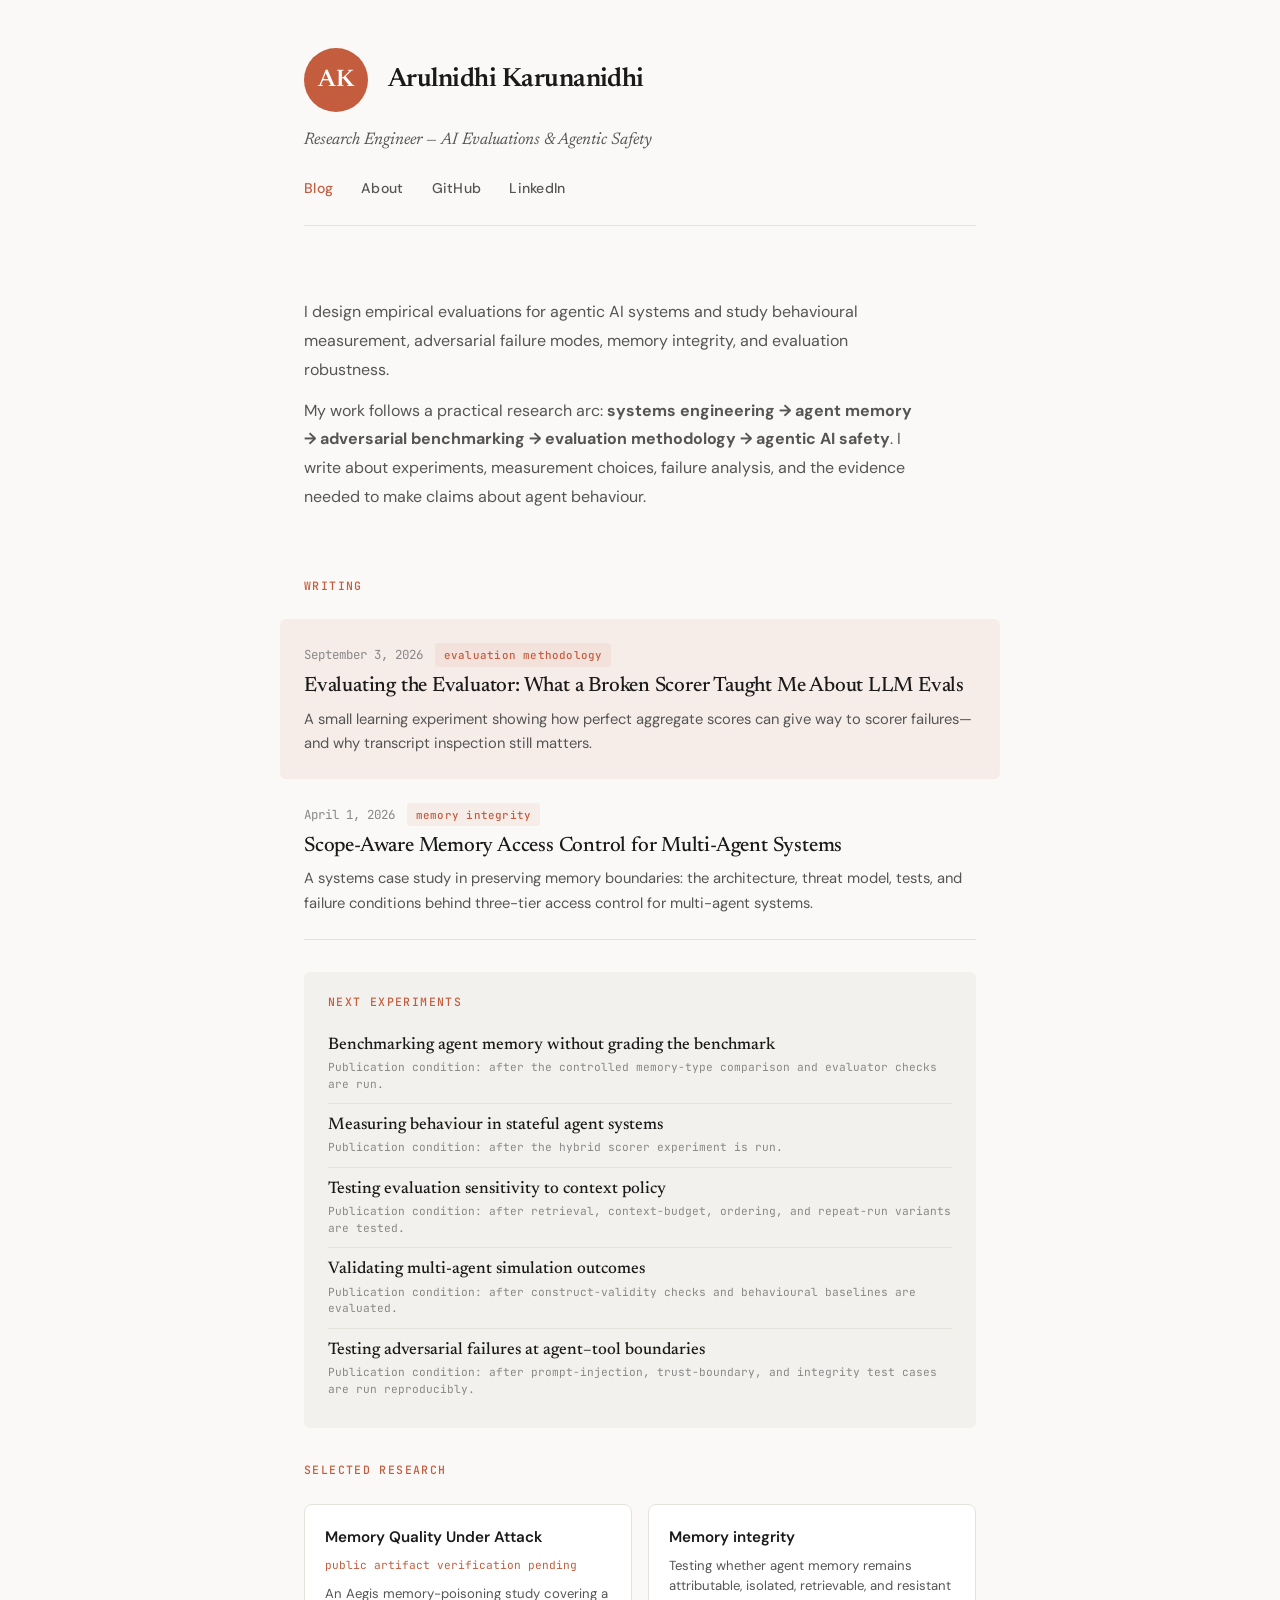
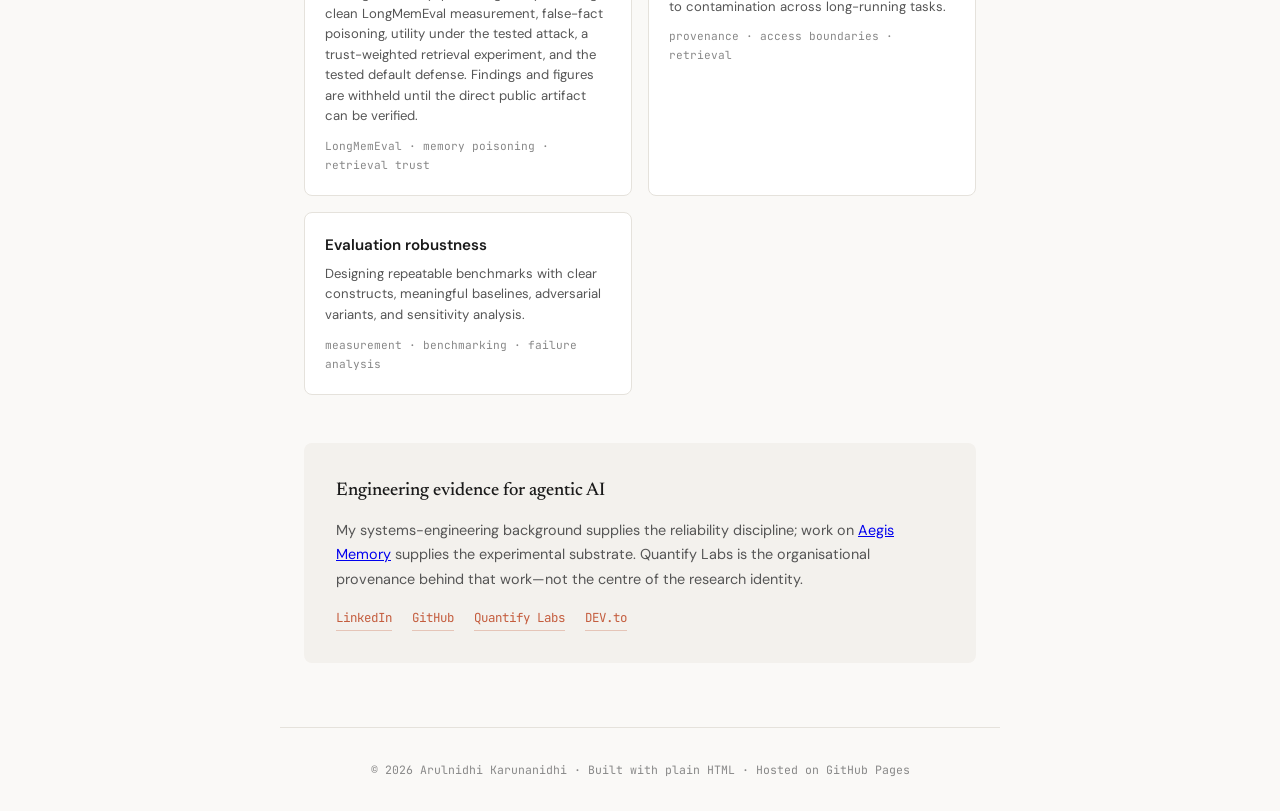
==== index.html @ 0b8b1c11 "Replace placeholder articles with research queue" ====
<!DOCTYPE html>
<html lang="en">
<head>
    <meta charset="UTF-8">
    <meta name="viewport" content="width=device-width, initial-scale=1.0">
    <title>Arulnidhi Karunanidhi — Research Engineer, AI Evaluations &amp; Agentic Safety</title>
    <meta name="description" content="Research engineer designing empirical evaluations for agentic AI systems and studying behavioural measurement, adversarial failure modes, memory integrity, and evaluation robustness.">
    <meta name="author" content="Arulnidhi Karunanidhi">
    <meta name="google-site-verification" content="VwHNc21rhhDryfXUoXQ6QKZL6vi_PY2WLLNwpDpGDho" />
    
    <!-- Open Graph -->
    <meta property="og:title" content="Arulnidhi Karunanidhi — Research Engineer, AI Evaluations &amp; Agentic Safety">
    <meta property="og:description" content="Empirical evaluations for agentic AI systems, spanning behavioural measurement, adversarial failure modes, memory integrity, and evaluation robustness.">
    <meta property="og:type" content="website">
    <meta property="og:url" content="https://arulnidhii.github.io">
    
    <!-- Twitter Card -->
    <meta name="twitter:card" content="summary">
    <meta name="twitter:title" content="Arulnidhi Karunanidhi — Research Engineer, AI Evaluations &amp; Agentic Safety">
    <meta name="twitter:description" content="Empirical evaluations for agentic AI systems, spanning behavioural measurement, adversarial failure modes, memory integrity, and evaluation robustness.">

    <!-- LLMs.txt -->
    <link rel="alternate" type="text/plain" href="/llms.txt" title="LLM-readable site summary">

    <!-- Canonical -->
    <link rel="canonical" href="https://arulnidhii.github.io">

    <!-- JSON-LD Structured Data -->
    <script type="application/ld+json">
    {
        "@context": "https://schema.org",
        "@type": "Person",
        "name": "Arulnidhi Karunanidhi",
        "url": "https://arulnidhii.github.io",
        "jobTitle": "Research Engineer — AI Evaluations & Agentic Safety",
        "description": "Research engineer designing empirical evaluations for agentic AI systems and studying behavioural measurement, adversarial failure modes, memory integrity, and evaluation robustness.",
        "knowsAbout": [
            "AI Evaluations",
            "Agentic AI Safety",
            "Behavioural Measurement",
            "Adversarial Benchmarking",
            "Agent Memory Integrity",
            "Evaluation Robustness",
            "Multi-Agent Systems"
        ],
        "alumniOf": {
            "@type": "CollegeOrUniversity",
            "name": "Sheffield Hallam University"
        },
        "worksFor": {
            "@type": "Organization",
            "name": "Quantify Labs Ltd.",
            "url": "https://find-and-update.company-information.service.gov.uk/company/16027803"
        },
        "sameAs": [
            "https://github.com/arulnidhii",
            "https://github.com/quantifylabs",
            "https://linkedin.com/in/arulnidhikarunanidhi",
            "https://dev.to/arulnidhi"
        ]
    }
    </script>

    <!-- Fonts -->
    <link rel="preconnect" href="https://fonts.googleapis.com">
    <link rel="preconnect" href="https://fonts.gstatic.com" crossorigin>
    <link href="https://fonts.googleapis.com/css2?family=Newsreader:ital,opsz,wght@0,6..72,400;0,6..72,500;0,6..72,600;1,6..72,400&family=JetBrains+Mono:wght@400;500&family=DM+Sans:wght@400;500;600&display=swap" rel="stylesheet">
    
    <style>
        :root {
            --ink: #1a1a1a;
            --ink-secondary: #555;
            --ink-muted: #888;
            --surface: #faf9f7;
            --surface-warm: #f3f1ed;
            --accent: #c45d3e;
            --accent-hover: #a84e33;
            --accent-light: rgba(196, 93, 62, 0.08);
            --border: #e5e2dc;
            --code-bg: #2d2d2d;
            --code-text: #e6e6e6;
            --serif: 'Newsreader', Georgia, serif;
            --sans: 'DM Sans', -apple-system, sans-serif;
            --mono: 'JetBrains Mono', monospace;
            --max-w: 720px;
            --gap: 2rem;
        }

        * { margin: 0; padding: 0; box-sizing: border-box; }

        body {
            font-family: var(--sans);
            background: var(--surface);
            color: var(--ink);
            line-height: 1.7;
            -webkit-font-smoothing: antialiased;
        }

        /* ---- HEADER ---- */
        header {
            max-width: var(--max-w);
            margin: 0 auto;
            padding: 3rem 1.5rem 2rem;
        }

        .site-identity {
            display: flex;
            align-items: center;
            gap: 1.25rem;
            margin-bottom: 1rem;
        }

        .avatar {
            width: 64px;
            height: 64px;
            border-radius: 50%;
            background: var(--accent);
            display: flex;
            align-items: center;
            justify-content: center;
            font-family: var(--serif);
            font-size: 1.5rem;
            font-weight: 600;
            color: #fff;
            flex-shrink: 0;
            letter-spacing: -0.02em;
        }

        .site-name {
            font-family: var(--serif);
            font-size: 1.65rem;
            font-weight: 600;
            color: var(--ink);
            letter-spacing: -0.02em;
            line-height: 1.25;
        }

        .site-name a {
            color: inherit;
            text-decoration: none;
        }

        .site-tagline {
            font-family: var(--serif);
            font-size: 1.05rem;
            font-style: italic;
            color: var(--ink-secondary);
            margin-bottom: 1.5rem;
            line-height: 1.5;
        }

        nav {
            display: flex;
            gap: 1.75rem;
            padding-bottom: 1.5rem;
            border-bottom: 1.5px solid var(--border);
        }

        nav a {
            font-family: var(--sans);
            font-size: 0.88rem;
            font-weight: 500;
            color: var(--ink-secondary);
            text-decoration: none;
            letter-spacing: 0.02em;
            transition: color 0.2s;
        }

        nav a:hover, nav a.active {
            color: var(--accent);
        }

        /* ---- MAIN ---- */
        main {
            max-width: var(--max-w);
            margin: 0 auto;
            padding: 0 1.5rem 4rem;
        }

        /* ---- INTRO SECTION ---- */
        .intro {
            padding: 2.5rem 0 2rem;
        }

        .intro p {
            font-size: 1rem;
            color: var(--ink-secondary);
            line-height: 1.8;
            max-width: 620px;
        }

        .intro p + p {
            margin-top: 0.75rem;
        }

        .intro a {
            color: var(--accent);
            text-decoration: underline;
            text-decoration-color: rgba(196, 93, 62, 0.3);
            text-underline-offset: 2px;
            transition: text-decoration-color 0.2s;
        }

        .intro a:hover {
            text-decoration-color: var(--accent);
        }

        /* ---- SECTION HEADINGS ---- */
        .section-label {
            font-family: var(--mono);
            font-size: 0.72rem;
            font-weight: 500;
            color: var(--accent);
            text-transform: uppercase;
            letter-spacing: 0.12em;
            margin-bottom: 1.5rem;
            padding-top: 2rem;
        }

        /* ---- POST LIST ---- */
        .post-list {
            list-style: none;
        }

        .post-item {
            padding: 1.5rem 0;
            border-bottom: 1px solid var(--border);
            transition: background 0.2s;
        }

        .post-item:first-child {
            border-top: 1px solid var(--border);
        }

        .post-link {
            text-decoration: none;
            display: block;
        }

        .post-link:hover .post-title {
            color: var(--accent);
        }

        .post-meta {
            display: flex;
            align-items: center;
            gap: 0.75rem;
            margin-bottom: 0.4rem;
        }

        .post-date {
            font-family: var(--mono);
            font-size: 0.78rem;
            color: var(--ink-muted);
        }

        .post-tag {
            font-family: var(--mono);
            font-size: 0.68rem;
            font-weight: 500;
            color: var(--accent);
            background: var(--accent-light);
            padding: 0.15rem 0.55rem;
            border-radius: 3px;
            letter-spacing: 0.02em;
        }

        .post-title {
            font-family: var(--serif);
            font-size: 1.3rem;
            font-weight: 500;
            color: var(--ink);
            line-height: 1.35;
            margin-bottom: 0.35rem;
            transition: color 0.2s;
            letter-spacing: -0.01em;
        }

        .post-excerpt {
            font-size: 0.92rem;
            color: var(--ink-secondary);
            line-height: 1.65;
        }

        .post-item.featured {
            background: var(--accent-light);
            margin: 0 -1.5rem;
            padding: 1.5rem;
            border-radius: 6px;
            border: none;
        }

        .post-item.featured + .post-item {
            border-top: none;
        }

        /* ---- RESEARCH QUEUE ---- */
        .research-queue {
            margin-top: 2rem;
            padding: 1.25rem 1.5rem;
            background: var(--surface-warm);
            border-radius: 6px;
        }

        .research-queue .section-label {
            margin-bottom: 0.75rem;
            padding-top: 0;
        }

        .queue-list {
            list-style: none;
        }

        .queue-item {
            padding: 0.65rem 0;
            border-top: 1px solid var(--border);
        }

        .queue-item:first-child {
            border-top: none;
        }

        .queue-topic {
            font-family: var(--serif);
            font-size: 1.05rem;
            font-weight: 500;
            line-height: 1.35;
        }

        .queue-condition {
            margin-top: 0.15rem;
            color: var(--ink-muted);
            font-family: var(--mono);
            font-size: 0.7rem;
            line-height: 1.5;
        }

        /* ---- PROJECTS ---- */
        .projects-grid {
            display: grid;
            grid-template-columns: 1fr 1fr;
            gap: 1rem;
        }

        .project-card {
            background: #fff;
            border: 1px solid var(--border);
            border-radius: 8px;
            padding: 1.25rem;
            text-decoration: none;
            transition: border-color 0.2s, box-shadow 0.2s;
        }

        .project-card:hover {
            border-color: var(--accent);
            box-shadow: 0 2px 12px rgba(196, 93, 62, 0.08);
        }

        .project-name {
            font-family: var(--sans);
            font-weight: 600;
            font-size: 0.95rem;
            color: var(--ink);
            margin-bottom: 0.35rem;
        }

        .project-desc {
            font-size: 0.82rem;
            color: var(--ink-secondary);
            line-height: 1.55;
        }

        .project-tech {
            font-family: var(--mono);
            font-size: 0.7rem;
            color: var(--ink-muted);
            margin-top: 0.65rem;
        }

        .project-status {
            font-family: var(--mono);
            font-size: 0.7rem;
            color: var(--accent);
            margin-bottom: 0.55rem;
        }

        /* ---- ABOUT STRIP ---- */
        .about-strip {
            margin-top: 3rem;
            padding: 2rem;
            background: var(--surface-warm);
            border-radius: 8px;
        }

        .about-strip h3 {
            font-family: var(--serif);
            font-size: 1.15rem;
            font-weight: 500;
            margin-bottom: 0.75rem;
        }

        .about-strip p {
            font-size: 0.9rem;
            color: var(--ink-secondary);
            line-height: 1.7;
        }

        .about-strip p + p {
            margin-top: 0.6rem;
        }

        .connect-links {
            display: flex;
            gap: 1.25rem;
            margin-top: 1rem;
        }

        .connect-links a {
            font-family: var(--mono);
            font-size: 0.78rem;
            color: var(--accent);
            text-decoration: none;
            border-bottom: 1px solid rgba(196, 93, 62, 0.3);
            padding-bottom: 1px;
            transition: border-color 0.2s;
        }

        .connect-links a:hover {
            border-color: var(--accent);
        }

        /* ---- FOOTER ---- */
        footer {
            max-width: var(--max-w);
            margin: 0 auto;
            padding: 2rem 1.5rem;
            border-top: 1px solid var(--border);
            font-family: var(--mono);
            font-size: 0.72rem;
            color: var(--ink-muted);
            text-align: center;
        }

        /* ---- COMING SOON BADGE ---- */
        .coming-soon {
            display: inline-block;
            font-family: var(--mono);
            font-size: 0.68rem;
            color: var(--ink-muted);
            border: 1px dashed var(--border);
            padding: 0.15rem 0.5rem;
            border-radius: 3px;
            margin-left: 0.5rem;
            vertical-align: middle;
        }

        /* ---- RESPONSIVE ---- */
        @media (max-width: 640px) {
            header { padding: 2rem 1.25rem 1.5rem; }
            main { padding: 0 1.25rem 3rem; }
            .site-name { font-size: 1.35rem; }
            .post-title { font-size: 1.15rem; }
            .projects-grid { grid-template-columns: 1fr; }
            .post-item.featured { margin: 0 -1.25rem; padding: 1.25rem; }
            nav { gap: 1.25rem; }
            .connect-links { flex-wrap: wrap; }
        }
    </style>
</head>
<body>

<header>
    <div class="site-identity">
        <div class="avatar">AK</div>
        <div class="site-name"><a href="/">Arulnidhi Karunanidhi</a></div>
    </div>
    <p class="site-tagline">Research Engineer — AI Evaluations &amp; Agentic Safety</p>
    <nav>
        <a href="/" class="active">Blog</a>
        <a href="/about">About</a>
        <a href="https://github.com/arulnidhii" target="_blank" rel="noopener">GitHub</a>
        <a href="https://linkedin.com/in/arulnidhikarunanidhi" target="_blank" rel="noopener">LinkedIn</a>
    </nav>
</header>

<main>

    <section class="intro">
        <p>I design empirical evaluations for agentic AI systems and study behavioural measurement, adversarial failure modes, memory integrity, and evaluation robustness.</p>
        <p>My work follows a practical research arc: <strong>systems engineering → agent memory → adversarial benchmarking → evaluation methodology → agentic AI safety</strong>. I write about experiments, measurement choices, failure analysis, and the evidence needed to make claims about agent behaviour.</p>
    </section>

    <div class="section-label">Writing</div>

    <ul class="post-list">

        <li class="post-item featured">
            <a href="/posts/evaluating-the-evaluator/" class="post-link">
                <div class="post-meta">
                    <span class="post-date">September 3, 2026</span>
                    <span class="post-tag">evaluation methodology</span>
                </div>
                <h2 class="post-title">Evaluating the Evaluator: What a Broken Scorer Taught Me About LLM Evals</h2>
                <p class="post-excerpt">A small learning experiment showing how perfect aggregate scores can give way to scorer failures—and why transcript inspection still matters.</p>
            </a>
        </li>

        <li class="post-item">
            <a href="/posts/scope-aware-memory-access-control" class="post-link">
                <div class="post-meta">
                    <span class="post-date">April 1, 2026</span>
                    <span class="post-tag">memory integrity</span>
                </div>
                <h2 class="post-title">Scope-Aware Memory Access Control for Multi-Agent Systems</h2>
                <p class="post-excerpt">A systems case study in preserving memory boundaries: the architecture, threat model, tests, and failure conditions behind three-tier access control for multi-agent systems.</p>
            </a>
        </li>

    </ul>

    <section class="research-queue" aria-labelledby="research-queue-heading">
        <h2 class="section-label" id="research-queue-heading">Next experiments</h2>
        <ul class="queue-list">
            <li class="queue-item">
                <div class="queue-topic">Benchmarking agent memory without grading the benchmark</div>
                <div class="queue-condition">Publication condition: after the controlled memory-type comparison and evaluator checks are run.</div>
            </li>
            <li class="queue-item">
                <div class="queue-topic">Measuring behaviour in stateful agent systems</div>
                <div class="queue-condition">Publication condition: after the hybrid scorer experiment is run.</div>
            </li>
            <li class="queue-item">
                <div class="queue-topic">Testing evaluation sensitivity to context policy</div>
                <div class="queue-condition">Publication condition: after retrieval, context-budget, ordering, and repeat-run variants are tested.</div>
            </li>
            <li class="queue-item">
                <div class="queue-topic">Validating multi-agent simulation outcomes</div>
                <div class="queue-condition">Publication condition: after construct-validity checks and behavioural baselines are evaluated.</div>
            </li>
            <li class="queue-item">
                <div class="queue-topic">Testing adversarial failures at agent–tool boundaries</div>
                <div class="queue-condition">Publication condition: after prompt-injection, trust-boundary, and integrity test cases are run reproducibly.</div>
            </li>
        </ul>
    </section>

    <div class="section-label">Selected Research</div>

    <div class="projects-grid">
        <!-- External content dependency: add the direct public Aegis/LongMemEval
             benchmark-artifact URL, and only then publish its verified results. -->
        <article class="project-card">
            <div class="project-name">Memory Quality Under Attack</div>
            <div class="project-status">public artifact verification pending</div>
            <div class="project-desc">An Aegis memory-poisoning study covering a clean LongMemEval measurement, false-fact poisoning, utility under the tested attack, a trust-weighted retrieval experiment, and the tested default defense. Findings and figures are withheld until the direct public artifact can be verified.</div>
            <div class="project-tech">LongMemEval · memory poisoning · retrieval trust</div>
        </article>
        <a href="https://github.com/quantifylabs/aegis-memory" target="_blank" rel="noopener" class="project-card">
            <div class="project-name">Memory integrity</div>
            <div class="project-desc">Testing whether agent memory remains attributable, isolated, retrievable, and resistant to contamination across long-running tasks.</div>
            <div class="project-tech">provenance · access boundaries · retrieval</div>
        </a>
        <a href="/about" class="project-card">
            <div class="project-name">Evaluation robustness</div>
            <div class="project-desc">Designing repeatable benchmarks with clear constructs, meaningful baselines, adversarial variants, and sensitivity analysis.</div>
            <div class="project-tech">measurement · benchmarking · failure analysis</div>
        </a>
    </div>

    <div class="about-strip">
        <h3>Engineering evidence for agentic AI</h3>
        <p>My systems-engineering background supplies the reliability discipline; work on <a href="https://github.com/quantifylabs/aegis-memory">Aegis Memory</a> supplies the experimental substrate. Quantify Labs is the organisational provenance behind that work—not the centre of the research identity.</p>
        <div class="connect-links">
            <a href="https://linkedin.com/in/arulnidhikarunanidhi" target="_blank" rel="noopener">LinkedIn</a>
            <a href="https://github.com/arulnidhii" target="_blank" rel="noopener">GitHub</a>
            <a href="https://github.com/quantifylabs" target="_blank" rel="noopener">Quantify Labs</a>
            <a href="https://dev.to/arulnidhi" target="_blank" rel="noopener">DEV.to</a>
        </div>
    </div>

</main>

<footer>
    &copy; 2026 Arulnidhi Karunanidhi &middot; Built with plain HTML &middot; Hosted on GitHub Pages
</footer>

</body>
</html>
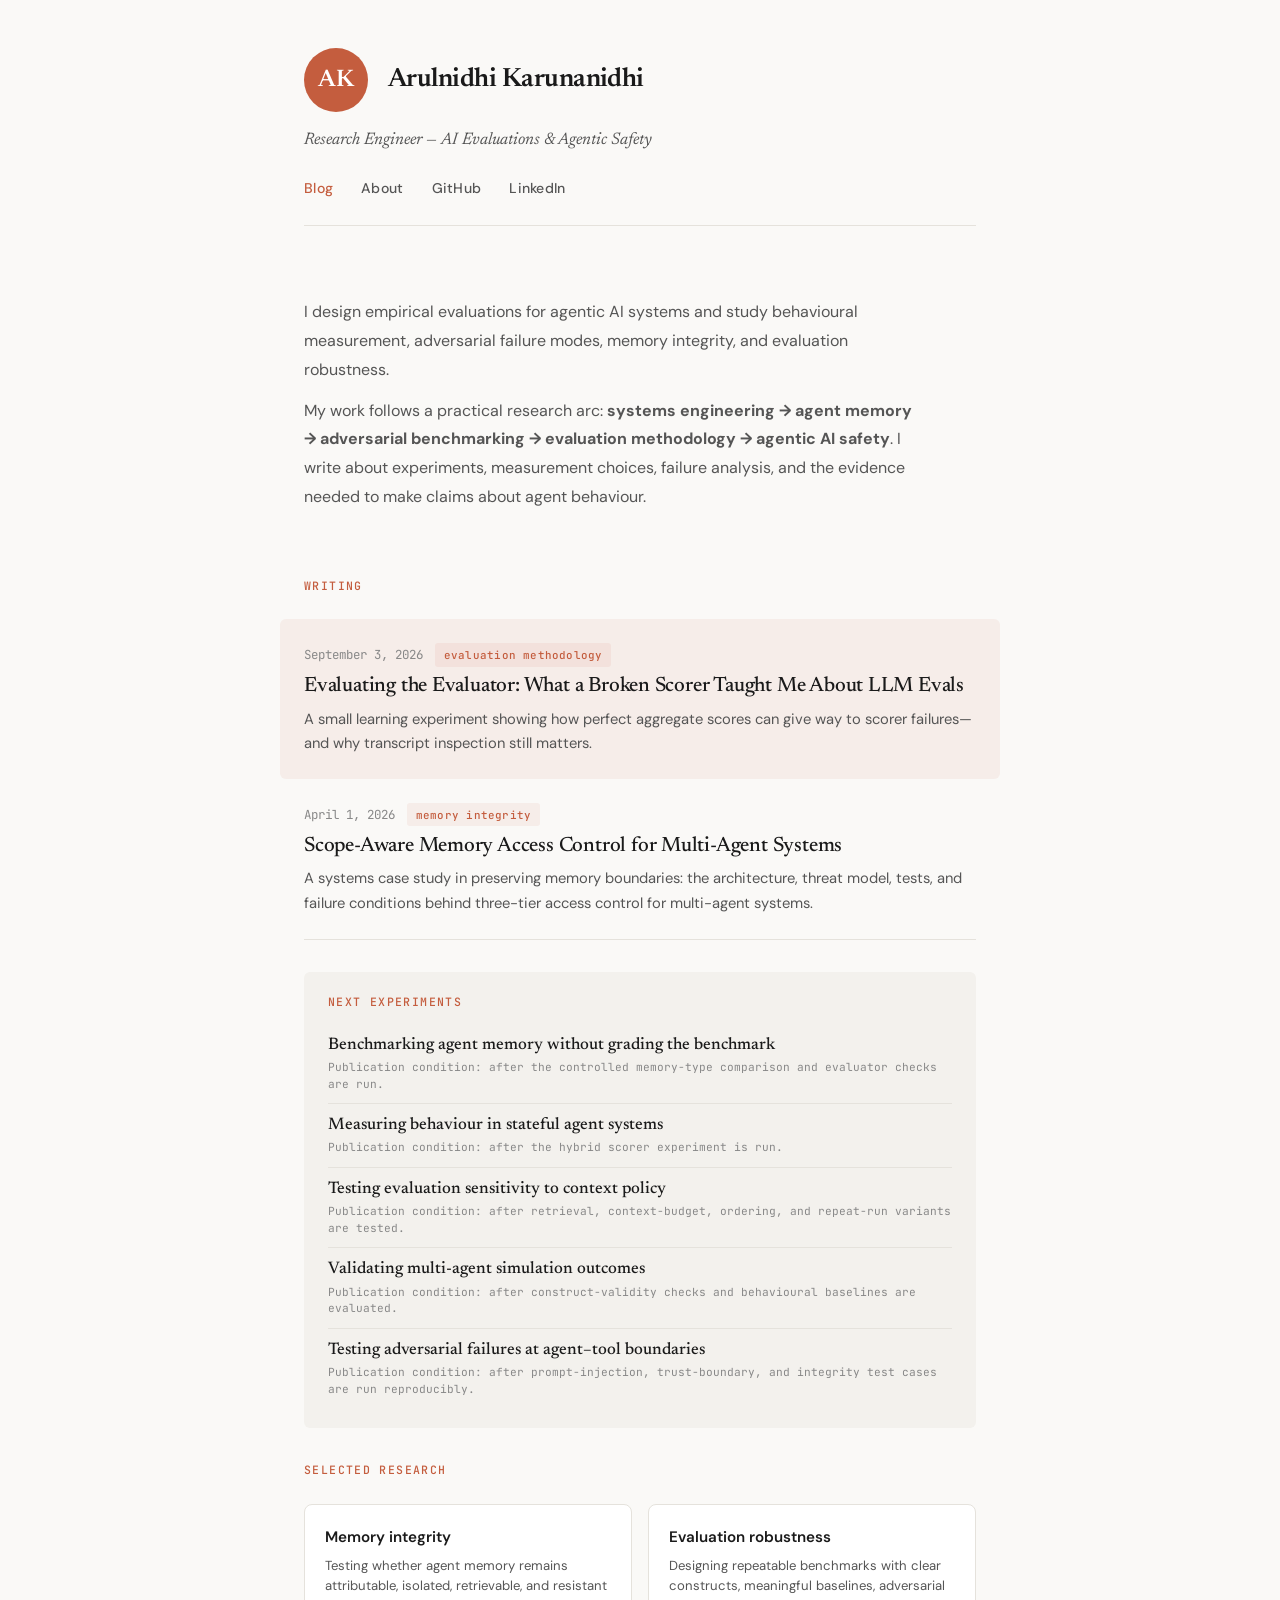
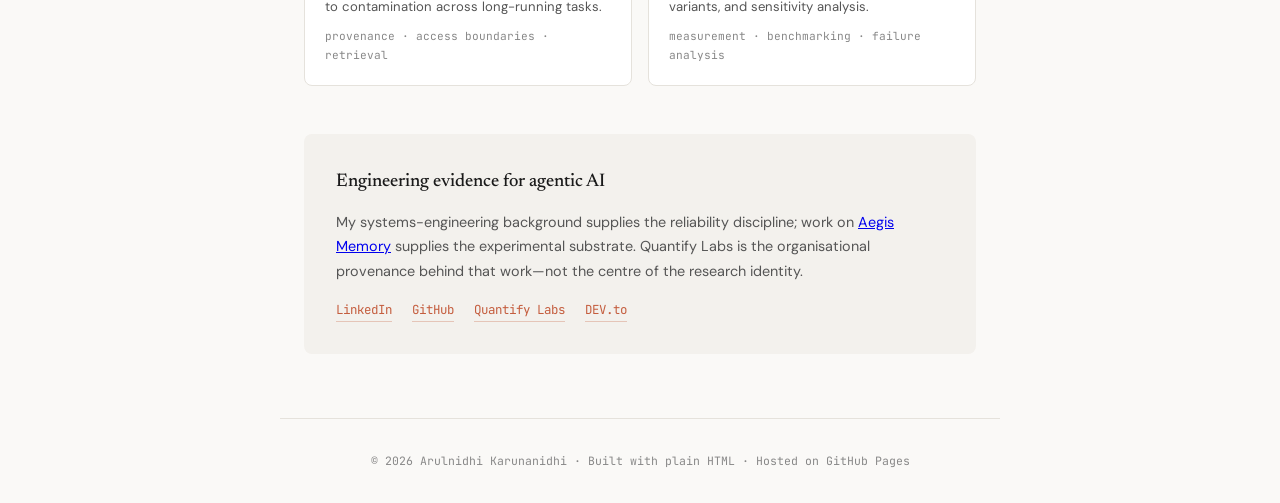
==== commit 25a97721: "Remove unavailable portfolio entries and audit links" ====
--- a/index.html
+++ b/index.html
@@ -377,13 +377,6 @@
             margin-top: 0.65rem;
         }
 
-        .project-status {
-            font-family: var(--mono);
-            font-size: 0.7rem;
-            color: var(--accent);
-            margin-bottom: 0.55rem;
-        }
-
         /* ---- ABOUT STRIP ---- */
         .about-strip {
             margin-top: 3rem;
@@ -477,7 +470,7 @@
     <p class="site-tagline">Research Engineer — AI Evaluations &amp; Agentic Safety</p>
     <nav>
         <a href="/" class="active">Blog</a>
-        <a href="/about">About</a>
+        <a href="/about.html">About</a>
         <a href="https://github.com/arulnidhii" target="_blank" rel="noopener">GitHub</a>
         <a href="https://linkedin.com/in/arulnidhikarunanidhi" target="_blank" rel="noopener">LinkedIn</a>
     </nav>
@@ -506,7 +499,7 @@
         </li>
 
         <li class="post-item">
-            <a href="/posts/scope-aware-memory-access-control" class="post-link">
+            <a href="/posts/scope-aware-memory-access-control.html" class="post-link">
                 <div class="post-meta">
                     <span class="post-date">April 1, 2026</span>
                     <span class="post-tag">memory integrity</span>
@@ -547,20 +540,12 @@
     <div class="section-label">Selected Research</div>
 
     <div class="projects-grid">
-        <!-- External content dependency: add the direct public Aegis/LongMemEval
-             benchmark-artifact URL, and only then publish its verified results. -->
-        <article class="project-card">
-            <div class="project-name">Memory Quality Under Attack</div>
-            <div class="project-status">public artifact verification pending</div>
-            <div class="project-desc">An Aegis memory-poisoning study covering a clean LongMemEval measurement, false-fact poisoning, utility under the tested attack, a trust-weighted retrieval experiment, and the tested default defense. Findings and figures are withheld until the direct public artifact can be verified.</div>
-            <div class="project-tech">LongMemEval · memory poisoning · retrieval trust</div>
-        </article>
         <a href="https://github.com/quantifylabs/aegis-memory" target="_blank" rel="noopener" class="project-card">
             <div class="project-name">Memory integrity</div>
             <div class="project-desc">Testing whether agent memory remains attributable, isolated, retrievable, and resistant to contamination across long-running tasks.</div>
             <div class="project-tech">provenance · access boundaries · retrieval</div>
         </a>
-        <a href="/about" class="project-card">
+        <a href="/about.html" class="project-card">
             <div class="project-name">Evaluation robustness</div>
             <div class="project-desc">Designing repeatable benchmarks with clear constructs, meaningful baselines, adversarial variants, and sensitivity analysis.</div>
             <div class="project-tech">measurement · benchmarking · failure analysis</div>
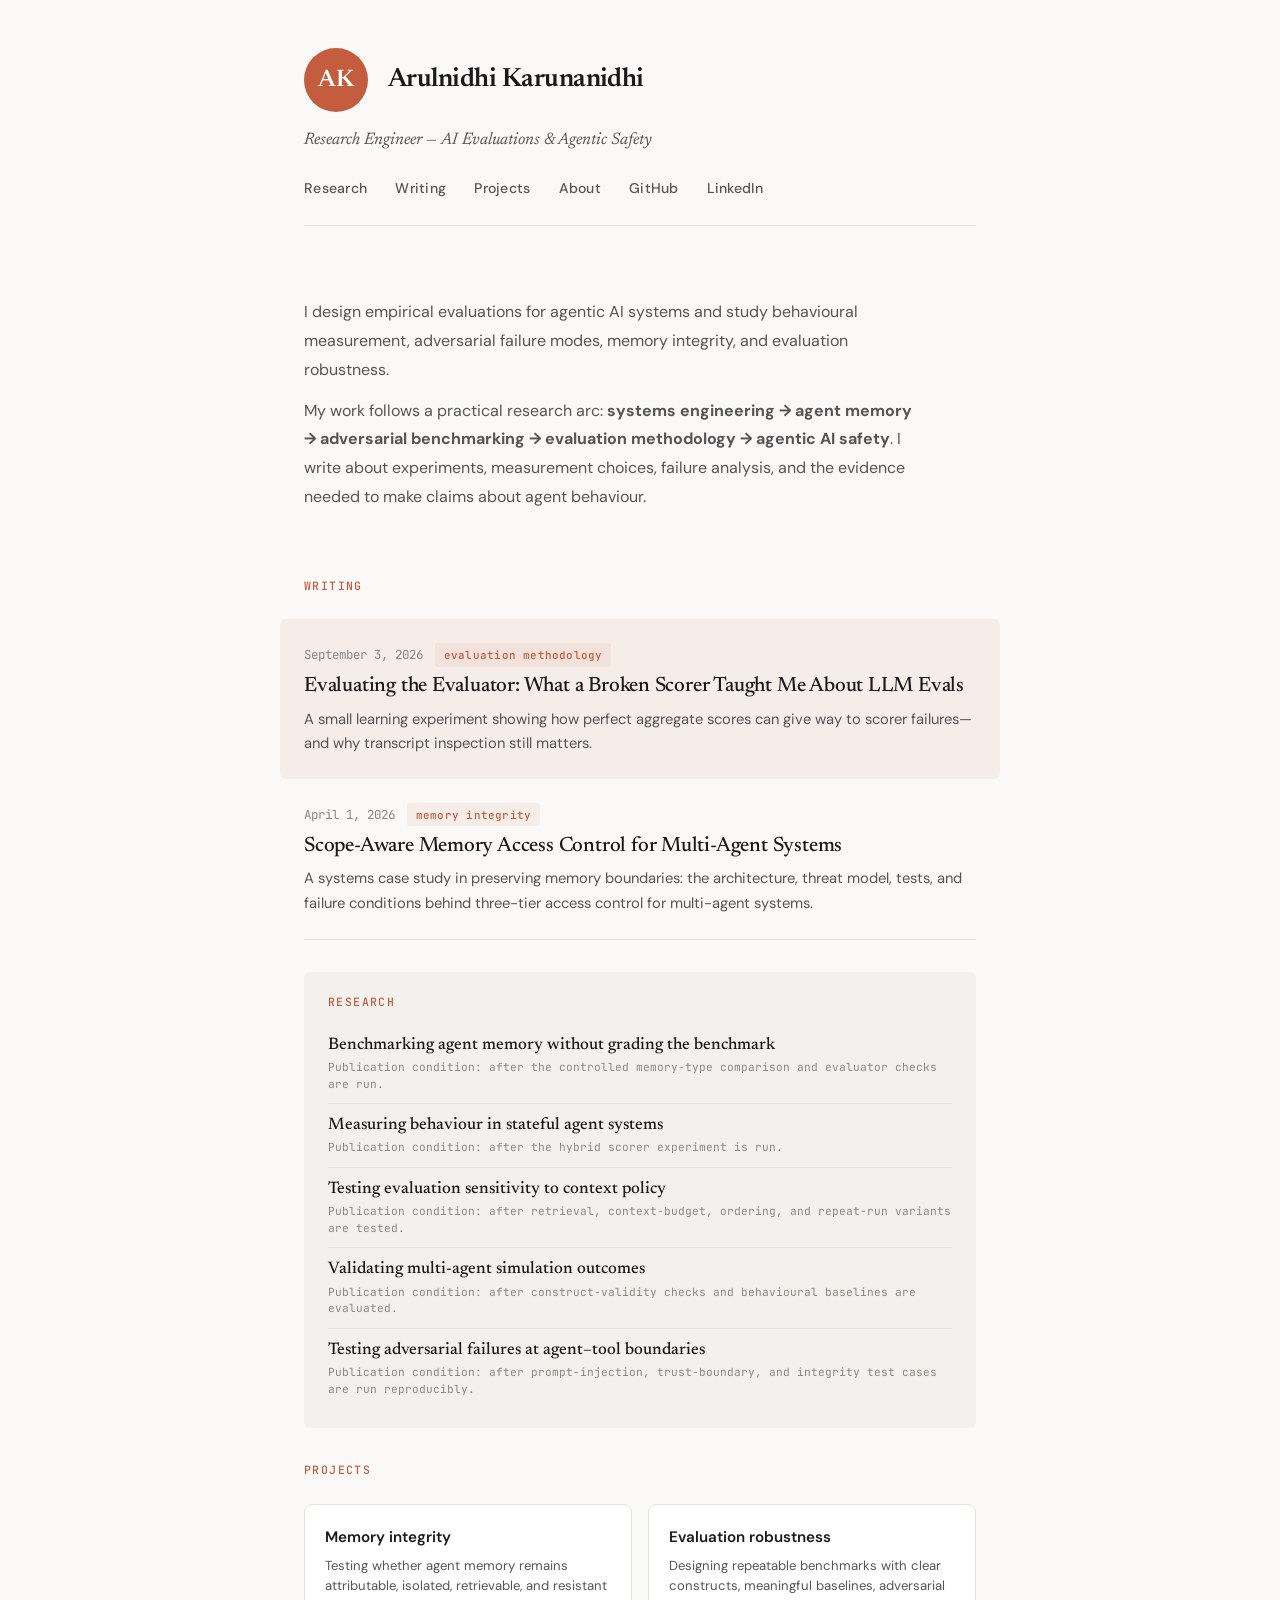
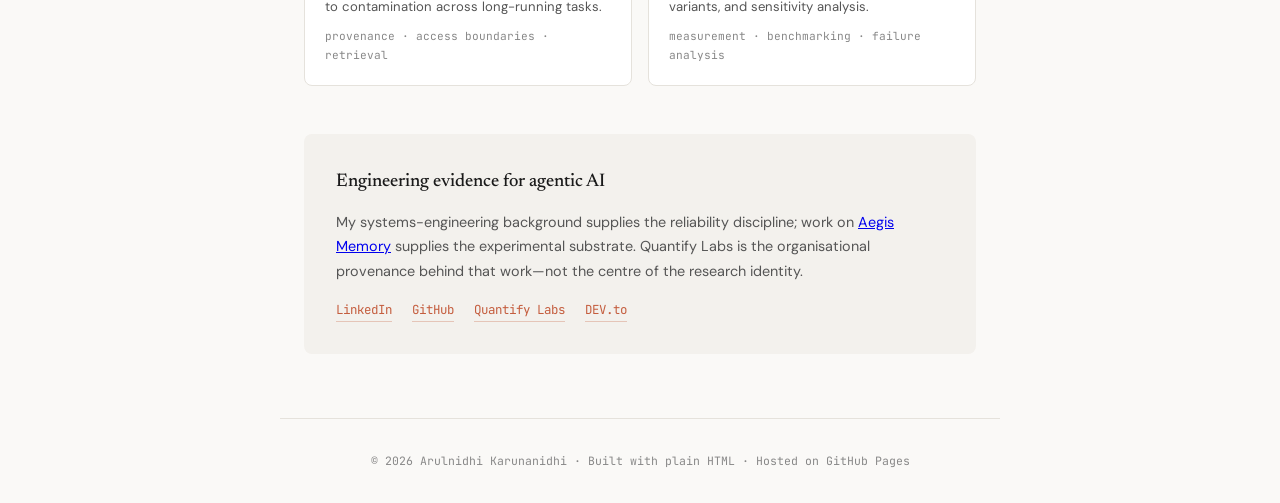
==== commit 57712c89: "Improve shared site navigation" ====
--- a/index.html
+++ b/index.html
@@ -3,27 +3,27 @@
 <head>
     <meta charset="UTF-8">
     <meta name="viewport" content="width=device-width, initial-scale=1.0">
-    <title>Arulnidhi Karunanidhi — Research Engineer, AI Evaluations &amp; Agentic Safety</title>
-    <meta name="description" content="Research engineer designing empirical evaluations for agentic AI systems and studying behavioural measurement, adversarial failure modes, memory integrity, and evaluation robustness.">
+    <title>Arulnidhi Karunanidhi — AI Evaluations &amp; Research Engineering</title>
+    <meta name="description" content="Research engineering focused on LLM and agent evaluations, adversarial model behaviour, scorer robustness, memory poisoning, and agentic AI safety.">
     <meta name="author" content="Arulnidhi Karunanidhi">
     <meta name="google-site-verification" content="VwHNc21rhhDryfXUoXQ6QKZL6vi_PY2WLLNwpDpGDho" />
     
     <!-- Open Graph -->
-    <meta property="og:title" content="Arulnidhi Karunanidhi — Research Engineer, AI Evaluations &amp; Agentic Safety">
-    <meta property="og:description" content="Empirical evaluations for agentic AI systems, spanning behavioural measurement, adversarial failure modes, memory integrity, and evaluation robustness.">
+    <meta property="og:title" content="Arulnidhi Karunanidhi — AI Evaluations &amp; Research Engineering">
+    <meta property="og:description" content="Research engineering focused on LLM and agent evaluations, adversarial model behaviour, scorer robustness, memory poisoning, and agentic AI safety.">
     <meta property="og:type" content="website">
-    <meta property="og:url" content="https://arulnidhii.github.io">
+    <meta property="og:url" content="https://arulnidhii.github.io/">
     
     <!-- Twitter Card -->
     <meta name="twitter:card" content="summary">
-    <meta name="twitter:title" content="Arulnidhi Karunanidhi — Research Engineer, AI Evaluations &amp; Agentic Safety">
-    <meta name="twitter:description" content="Empirical evaluations for agentic AI systems, spanning behavioural measurement, adversarial failure modes, memory integrity, and evaluation robustness.">
+    <meta name="twitter:title" content="Arulnidhi Karunanidhi — AI Evaluations &amp; Research Engineering">
+    <meta name="twitter:description" content="Research engineering focused on LLM and agent evaluations, adversarial model behaviour, scorer robustness, memory poisoning, and agentic AI safety.">
 
     <!-- LLMs.txt -->
     <link rel="alternate" type="text/plain" href="/llms.txt" title="LLM-readable site summary">
 
     <!-- Canonical -->
-    <link rel="canonical" href="https://arulnidhii.github.io">
+    <link rel="canonical" href="https://arulnidhii.github.io/">
 
     <!-- JSON-LD Structured Data -->
     <script type="application/ld+json">
@@ -31,16 +31,20 @@
         "@context": "https://schema.org",
         "@type": "Person",
         "name": "Arulnidhi Karunanidhi",
-        "url": "https://arulnidhii.github.io",
-        "jobTitle": "Research Engineer — AI Evaluations & Agentic Safety",
-        "description": "Research engineer designing empirical evaluations for agentic AI systems and studying behavioural measurement, adversarial failure modes, memory integrity, and evaluation robustness.",
+        "url": "https://arulnidhii.github.io/",
+        "jobTitle": "AI Evaluations & Research Engineer",
+        "description": "Research engineering focused on LLM and agent evaluations, adversarial model behaviour, scorer robustness, memory poisoning, and agentic AI safety.",
         "knowsAbout": [
-            "AI Evaluations",
-            "Agentic AI Safety",
-            "Behavioural Measurement",
-            "Adversarial Benchmarking",
-            "Agent Memory Integrity",
+            "LLM Evaluations",
+            "Agent Evaluations",
+            "Inspect AI",
+            "AI Safety Evaluations",
+            "Model Grading",
             "Evaluation Robustness",
+            "Agentic AI Systems",
+            "Memory Poisoning",
+            "Long-Context Evaluation",
+            "Python",
             "Multi-Agent Systems"
         ],
         "alumniOf": {
@@ -151,6 +155,7 @@
 
         nav {
             display: flex;
+            flex-wrap: wrap;
             gap: 1.75rem;
             padding-bottom: 1.5rem;
             border-bottom: 1.5px solid var(--border);
@@ -168,6 +173,20 @@
 
         nav a:hover, nav a.active {
             color: var(--accent);
+        }
+
+        nav a[aria-current="page"] {
+            color: var(--accent);
+            font-weight: 600;
+            text-decoration: underline;
+            text-decoration-thickness: 2px;
+            text-underline-offset: 0.35rem;
+        }
+
+        a:focus-visible {
+            outline: 3px solid var(--accent);
+            outline-offset: 4px;
+            border-radius: 2px;
         }
 
         /* ---- MAIN ---- */
@@ -455,7 +474,7 @@
             .post-title { font-size: 1.15rem; }
             .projects-grid { grid-template-columns: 1fr; }
             .post-item.featured { margin: 0 -1.25rem; padding: 1.25rem; }
-            nav { gap: 1.25rem; }
+            nav { column-gap: 1.25rem; row-gap: 0.75rem; }
             .connect-links { flex-wrap: wrap; }
         }
     </style>
@@ -468,8 +487,10 @@
         <div class="site-name"><a href="/">Arulnidhi Karunanidhi</a></div>
     </div>
     <p class="site-tagline">Research Engineer — AI Evaluations &amp; Agentic Safety</p>
-    <nav>
-        <a href="/" class="active">Blog</a>
+    <nav aria-label="Primary navigation">
+        <a href="#research">Research</a>
+        <a href="#writing">Writing</a>
+        <a href="#projects">Projects</a>
         <a href="/about.html">About</a>
         <a href="https://github.com/arulnidhii" target="_blank" rel="noopener">GitHub</a>
         <a href="https://linkedin.com/in/arulnidhikarunanidhi" target="_blank" rel="noopener">LinkedIn</a>
@@ -483,7 +504,8 @@
         <p>My work follows a practical research arc: <strong>systems engineering → agent memory → adversarial benchmarking → evaluation methodology → agentic AI safety</strong>. I write about experiments, measurement choices, failure analysis, and the evidence needed to make claims about agent behaviour.</p>
     </section>
 
-    <div class="section-label">Writing</div>
+    <section id="writing" aria-labelledby="writing-heading">
+    <h2 class="section-label" id="writing-heading">Writing</h2>
 
     <ul class="post-list">
 
@@ -510,9 +532,10 @@
         </li>
 
     </ul>
-
-    <section class="research-queue" aria-labelledby="research-queue-heading">
-        <h2 class="section-label" id="research-queue-heading">Next experiments</h2>
+    </section>
+
+    <section class="research-queue" id="research" aria-labelledby="research-heading">
+        <h2 class="section-label" id="research-heading">Research</h2>
         <ul class="queue-list">
             <li class="queue-item">
                 <div class="queue-topic">Benchmarking agent memory without grading the benchmark</div>
@@ -537,7 +560,8 @@
         </ul>
     </section>
 
-    <div class="section-label">Selected Research</div>
+    <section id="projects" aria-labelledby="projects-heading">
+    <h2 class="section-label" id="projects-heading">Projects</h2>
 
     <div class="projects-grid">
         <a href="https://github.com/quantifylabs/aegis-memory" target="_blank" rel="noopener" class="project-card">
@@ -551,6 +575,7 @@
             <div class="project-tech">measurement · benchmarking · failure analysis</div>
         </a>
     </div>
+    </section>
 
     <div class="about-strip">
         <h3>Engineering evidence for agentic AI</h3>
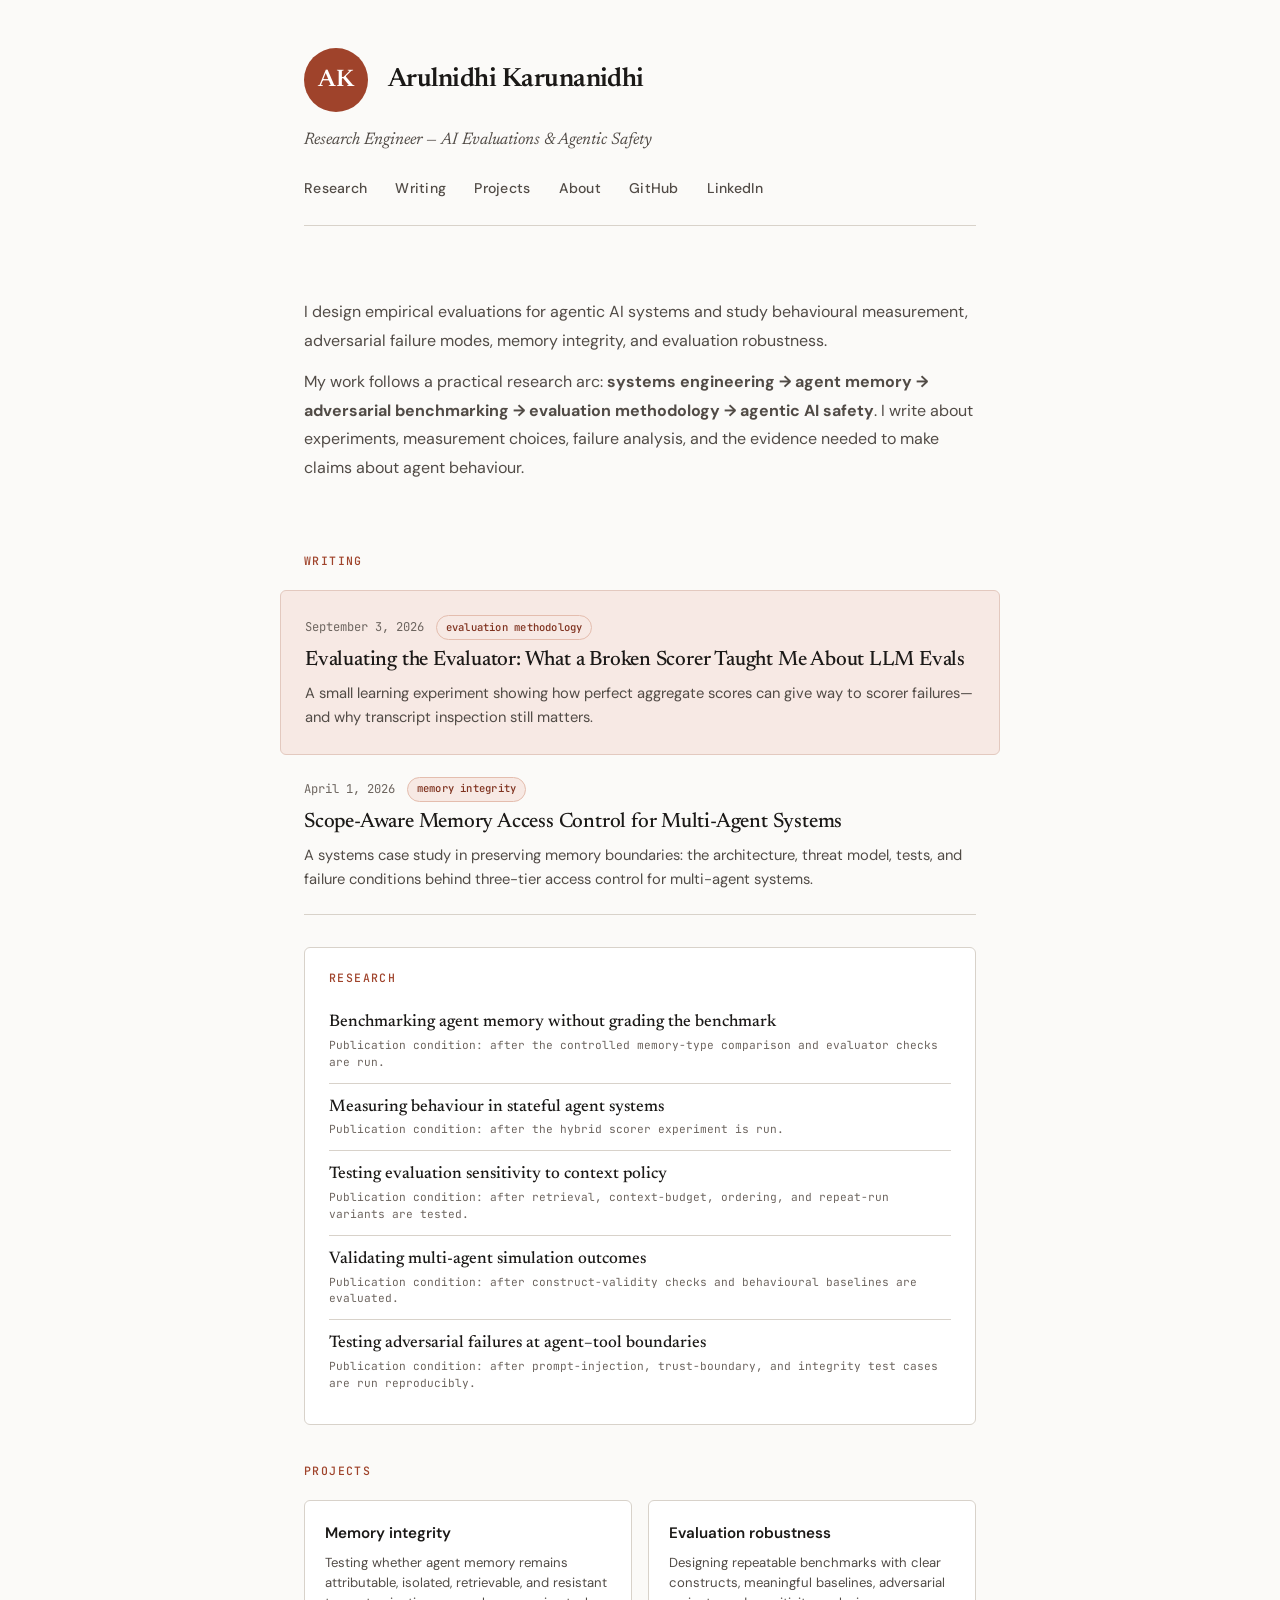
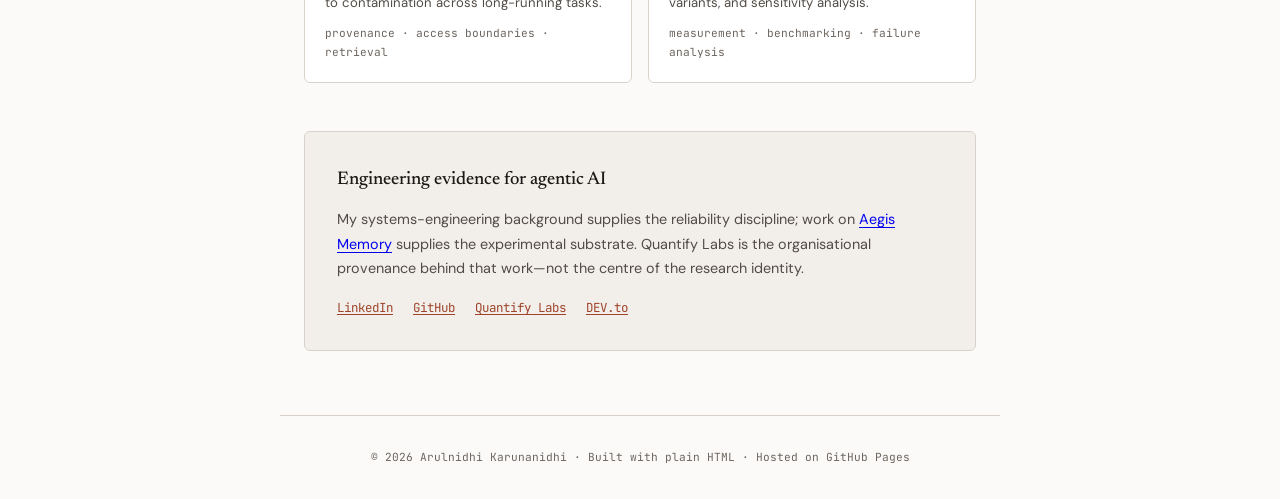
==== commit 531b109f: "Centralize and refine site styles" ====
--- a/index.html
+++ b/index.html
@@ -70,416 +70,9 @@
     <link rel="preconnect" href="https://fonts.gstatic.com" crossorigin>
     <link href="https://fonts.googleapis.com/css2?family=Newsreader:ital,opsz,wght@0,6..72,400;0,6..72,500;0,6..72,600;1,6..72,400&family=JetBrains+Mono:wght@400;500&family=DM+Sans:wght@400;500;600&display=swap" rel="stylesheet">
     
-    <style>
-        :root {
-            --ink: #1a1a1a;
-            --ink-secondary: #555;
-            --ink-muted: #888;
-            --surface: #faf9f7;
-            --surface-warm: #f3f1ed;
-            --accent: #c45d3e;
-            --accent-hover: #a84e33;
-            --accent-light: rgba(196, 93, 62, 0.08);
-            --border: #e5e2dc;
-            --code-bg: #2d2d2d;
-            --code-text: #e6e6e6;
-            --serif: 'Newsreader', Georgia, serif;
-            --sans: 'DM Sans', -apple-system, sans-serif;
-            --mono: 'JetBrains Mono', monospace;
-            --max-w: 720px;
-            --gap: 2rem;
-        }
-
-        * { margin: 0; padding: 0; box-sizing: border-box; }
-
-        body {
-            font-family: var(--sans);
-            background: var(--surface);
-            color: var(--ink);
-            line-height: 1.7;
-            -webkit-font-smoothing: antialiased;
-        }
-
-        /* ---- HEADER ---- */
-        header {
-            max-width: var(--max-w);
-            margin: 0 auto;
-            padding: 3rem 1.5rem 2rem;
-        }
-
-        .site-identity {
-            display: flex;
-            align-items: center;
-            gap: 1.25rem;
-            margin-bottom: 1rem;
-        }
-
-        .avatar {
-            width: 64px;
-            height: 64px;
-            border-radius: 50%;
-            background: var(--accent);
-            display: flex;
-            align-items: center;
-            justify-content: center;
-            font-family: var(--serif);
-            font-size: 1.5rem;
-            font-weight: 600;
-            color: #fff;
-            flex-shrink: 0;
-            letter-spacing: -0.02em;
-        }
-
-        .site-name {
-            font-family: var(--serif);
-            font-size: 1.65rem;
-            font-weight: 600;
-            color: var(--ink);
-            letter-spacing: -0.02em;
-            line-height: 1.25;
-        }
-
-        .site-name a {
-            color: inherit;
-            text-decoration: none;
-        }
-
-        .site-tagline {
-            font-family: var(--serif);
-            font-size: 1.05rem;
-            font-style: italic;
-            color: var(--ink-secondary);
-            margin-bottom: 1.5rem;
-            line-height: 1.5;
-        }
-
-        nav {
-            display: flex;
-            flex-wrap: wrap;
-            gap: 1.75rem;
-            padding-bottom: 1.5rem;
-            border-bottom: 1.5px solid var(--border);
-        }
-
-        nav a {
-            font-family: var(--sans);
-            font-size: 0.88rem;
-            font-weight: 500;
-            color: var(--ink-secondary);
-            text-decoration: none;
-            letter-spacing: 0.02em;
-            transition: color 0.2s;
-        }
-
-        nav a:hover, nav a.active {
-            color: var(--accent);
-        }
-
-        nav a[aria-current="page"] {
-            color: var(--accent);
-            font-weight: 600;
-            text-decoration: underline;
-            text-decoration-thickness: 2px;
-            text-underline-offset: 0.35rem;
-        }
-
-        a:focus-visible {
-            outline: 3px solid var(--accent);
-            outline-offset: 4px;
-            border-radius: 2px;
-        }
-
-        /* ---- MAIN ---- */
-        main {
-            max-width: var(--max-w);
-            margin: 0 auto;
-            padding: 0 1.5rem 4rem;
-        }
-
-        /* ---- INTRO SECTION ---- */
-        .intro {
-            padding: 2.5rem 0 2rem;
-        }
-
-        .intro p {
-            font-size: 1rem;
-            color: var(--ink-secondary);
-            line-height: 1.8;
-            max-width: 620px;
-        }
-
-        .intro p + p {
-            margin-top: 0.75rem;
-        }
-
-        .intro a {
-            color: var(--accent);
-            text-decoration: underline;
-            text-decoration-color: rgba(196, 93, 62, 0.3);
-            text-underline-offset: 2px;
-            transition: text-decoration-color 0.2s;
-        }
-
-        .intro a:hover {
-            text-decoration-color: var(--accent);
-        }
-
-        /* ---- SECTION HEADINGS ---- */
-        .section-label {
-            font-family: var(--mono);
-            font-size: 0.72rem;
-            font-weight: 500;
-            color: var(--accent);
-            text-transform: uppercase;
-            letter-spacing: 0.12em;
-            margin-bottom: 1.5rem;
-            padding-top: 2rem;
-        }
-
-        /* ---- POST LIST ---- */
-        .post-list {
-            list-style: none;
-        }
-
-        .post-item {
-            padding: 1.5rem 0;
-            border-bottom: 1px solid var(--border);
-            transition: background 0.2s;
-        }
-
-        .post-item:first-child {
-            border-top: 1px solid var(--border);
-        }
-
-        .post-link {
-            text-decoration: none;
-            display: block;
-        }
-
-        .post-link:hover .post-title {
-            color: var(--accent);
-        }
-
-        .post-meta {
-            display: flex;
-            align-items: center;
-            gap: 0.75rem;
-            margin-bottom: 0.4rem;
-        }
-
-        .post-date {
-            font-family: var(--mono);
-            font-size: 0.78rem;
-            color: var(--ink-muted);
-        }
-
-        .post-tag {
-            font-family: var(--mono);
-            font-size: 0.68rem;
-            font-weight: 500;
-            color: var(--accent);
-            background: var(--accent-light);
-            padding: 0.15rem 0.55rem;
-            border-radius: 3px;
-            letter-spacing: 0.02em;
-        }
-
-        .post-title {
-            font-family: var(--serif);
-            font-size: 1.3rem;
-            font-weight: 500;
-            color: var(--ink);
-            line-height: 1.35;
-            margin-bottom: 0.35rem;
-            transition: color 0.2s;
-            letter-spacing: -0.01em;
-        }
-
-        .post-excerpt {
-            font-size: 0.92rem;
-            color: var(--ink-secondary);
-            line-height: 1.65;
-        }
-
-        .post-item.featured {
-            background: var(--accent-light);
-            margin: 0 -1.5rem;
-            padding: 1.5rem;
-            border-radius: 6px;
-            border: none;
-        }
-
-        .post-item.featured + .post-item {
-            border-top: none;
-        }
-
-        /* ---- RESEARCH QUEUE ---- */
-        .research-queue {
-            margin-top: 2rem;
-            padding: 1.25rem 1.5rem;
-            background: var(--surface-warm);
-            border-radius: 6px;
-        }
-
-        .research-queue .section-label {
-            margin-bottom: 0.75rem;
-            padding-top: 0;
-        }
-
-        .queue-list {
-            list-style: none;
-        }
-
-        .queue-item {
-            padding: 0.65rem 0;
-            border-top: 1px solid var(--border);
-        }
-
-        .queue-item:first-child {
-            border-top: none;
-        }
-
-        .queue-topic {
-            font-family: var(--serif);
-            font-size: 1.05rem;
-            font-weight: 500;
-            line-height: 1.35;
-        }
-
-        .queue-condition {
-            margin-top: 0.15rem;
-            color: var(--ink-muted);
-            font-family: var(--mono);
-            font-size: 0.7rem;
-            line-height: 1.5;
-        }
-
-        /* ---- PROJECTS ---- */
-        .projects-grid {
-            display: grid;
-            grid-template-columns: 1fr 1fr;
-            gap: 1rem;
-        }
-
-        .project-card {
-            background: #fff;
-            border: 1px solid var(--border);
-            border-radius: 8px;
-            padding: 1.25rem;
-            text-decoration: none;
-            transition: border-color 0.2s, box-shadow 0.2s;
-        }
-
-        .project-card:hover {
-            border-color: var(--accent);
-            box-shadow: 0 2px 12px rgba(196, 93, 62, 0.08);
-        }
-
-        .project-name {
-            font-family: var(--sans);
-            font-weight: 600;
-            font-size: 0.95rem;
-            color: var(--ink);
-            margin-bottom: 0.35rem;
-        }
-
-        .project-desc {
-            font-size: 0.82rem;
-            color: var(--ink-secondary);
-            line-height: 1.55;
-        }
-
-        .project-tech {
-            font-family: var(--mono);
-            font-size: 0.7rem;
-            color: var(--ink-muted);
-            margin-top: 0.65rem;
-        }
-
-        /* ---- ABOUT STRIP ---- */
-        .about-strip {
-            margin-top: 3rem;
-            padding: 2rem;
-            background: var(--surface-warm);
-            border-radius: 8px;
-        }
-
-        .about-strip h3 {
-            font-family: var(--serif);
-            font-size: 1.15rem;
-            font-weight: 500;
-            margin-bottom: 0.75rem;
-        }
-
-        .about-strip p {
-            font-size: 0.9rem;
-            color: var(--ink-secondary);
-            line-height: 1.7;
-        }
-
-        .about-strip p + p {
-            margin-top: 0.6rem;
-        }
-
-        .connect-links {
-            display: flex;
-            gap: 1.25rem;
-            margin-top: 1rem;
-        }
-
-        .connect-links a {
-            font-family: var(--mono);
-            font-size: 0.78rem;
-            color: var(--accent);
-            text-decoration: none;
-            border-bottom: 1px solid rgba(196, 93, 62, 0.3);
-            padding-bottom: 1px;
-            transition: border-color 0.2s;
-        }
-
-        .connect-links a:hover {
-            border-color: var(--accent);
-        }
-
-        /* ---- FOOTER ---- */
-        footer {
-            max-width: var(--max-w);
-            margin: 0 auto;
-            padding: 2rem 1.5rem;
-            border-top: 1px solid var(--border);
-            font-family: var(--mono);
-            font-size: 0.72rem;
-            color: var(--ink-muted);
-            text-align: center;
-        }
-
-        /* ---- COMING SOON BADGE ---- */
-        .coming-soon {
-            display: inline-block;
-            font-family: var(--mono);
-            font-size: 0.68rem;
-            color: var(--ink-muted);
-            border: 1px dashed var(--border);
-            padding: 0.15rem 0.5rem;
-            border-radius: 3px;
-            margin-left: 0.5rem;
-            vertical-align: middle;
-        }
-
-        /* ---- RESPONSIVE ---- */
-        @media (max-width: 640px) {
-            header { padding: 2rem 1.25rem 1.5rem; }
-            main { padding: 0 1.25rem 3rem; }
-            .site-name { font-size: 1.35rem; }
-            .post-title { font-size: 1.15rem; }
-            .projects-grid { grid-template-columns: 1fr; }
-            .post-item.featured { margin: 0 -1.25rem; padding: 1.25rem; }
-            nav { column-gap: 1.25rem; row-gap: 0.75rem; }
-            .connect-links { flex-wrap: wrap; }
-        }
-    </style>
+    <link rel="stylesheet" href="/assets/site.css">
 </head>
-<body>
+<body class="home-page">
 
 <header>
     <div class="site-identity">
--- a/assets/site.css
+++ b/assets/site.css
@@ -0,0 +1,176 @@
+:root {
+    --ink: #1b1917;
+    --ink-secondary: #514b46;
+    --ink-muted: #6d655f;
+    --surface: #fbfaf8;
+    --surface-raised: #fff;
+    --surface-warm: #f2efea;
+    --accent: #9f432b;
+    --accent-hover: #7f321f;
+    --accent-light: #f7e9e4;
+    --border: #d8d2ca;
+    --border-strong: #b9afa4;
+    --code-bg: #292725;
+    --code-text: #f5f1eb;
+    --serif: "Newsreader", Georgia, serif;
+    --sans: "DM Sans", -apple-system, BlinkMacSystemFont, "Segoe UI", sans-serif;
+    --mono: "JetBrains Mono", Consolas, monospace;
+    --max-w: 720px;
+    --radius: 6px;
+}
+
+*, *::before, *::after { box-sizing: border-box; }
+* { margin: 0; padding: 0; }
+html { scroll-behavior: smooth; }
+body {
+    background: var(--surface);
+    color: var(--ink);
+    font-family: var(--sans);
+    line-height: 1.7;
+    -webkit-font-smoothing: antialiased;
+}
+img { max-width: 100%; }
+a { text-underline-offset: .18em; }
+a:focus-visible,
+button:focus-visible,
+[tabindex]:focus-visible {
+    border-radius: 2px;
+    outline: 3px solid var(--accent);
+    outline-offset: 4px;
+}
+::selection { background: #edd0c6; color: var(--ink); }
+
+header, main, article, footer { max-width: var(--max-w); margin-inline: auto; }
+header { padding: 3rem 1.5rem 2rem; }
+.site-identity { display: flex; align-items: center; gap: 1.25rem; margin-bottom: 1rem; }
+.avatar {
+    display: flex;
+    width: 64px;
+    height: 64px;
+    flex: 0 0 auto;
+    align-items: center;
+    justify-content: center;
+    border-radius: 50%;
+    background: var(--accent);
+    color: #fff;
+    font-family: var(--serif);
+    font-size: 1.5rem;
+    font-weight: 600;
+    letter-spacing: -.02em;
+}
+.site-name { color: var(--ink); font-family: var(--serif); font-size: 1.65rem; font-weight: 600; letter-spacing: -.02em; line-height: 1.25; }
+.site-name a { color: inherit; text-decoration: none; }
+.site-tagline { margin-bottom: 1.5rem; color: var(--ink-secondary); font-family: var(--serif); font-size: 1.05rem; font-style: italic; line-height: 1.5; }
+nav { display: flex; flex-wrap: wrap; gap: .75rem 1.75rem; padding-bottom: 1.5rem; border-bottom: 1.5px solid var(--border); }
+nav a { color: var(--ink-secondary); font-size: .88rem; font-weight: 500; letter-spacing: .02em; text-decoration: none; transition: color .2s; }
+nav a:hover, nav a.active { color: var(--accent-hover); }
+nav a[aria-current="page"] { color: var(--accent); font-weight: 600; text-decoration: underline; text-decoration-thickness: 2px; text-underline-offset: .35rem; }
+
+main, article { padding: 0 1.5rem 4rem; }
+.about-page main { padding-top: 2rem; }
+h1 { margin-bottom: 1.5rem; font-family: var(--serif); font-size: 2rem; font-weight: 600; letter-spacing: -.025em; line-height: 1.2; text-wrap: balance; }
+.intro { padding: 2.5rem 0 2rem; }
+.intro p { max-width: 65ch; color: var(--ink-secondary); font-size: 1rem; line-height: 1.8; }
+.intro p + p { margin-top: .75rem; }
+.intro a, .about-content a, .prose a { color: var(--accent); text-decoration-color: #cf9e8e; transition: color .2s, text-decoration-color .2s; }
+.intro a:hover, .about-content a:hover, .prose a:hover { color: var(--accent-hover); text-decoration-color: currentColor; }
+.section-label { margin-bottom: 1.25rem; padding-top: 2.25rem; color: var(--accent); font-family: var(--mono); font-size: .72rem; font-weight: 500; letter-spacing: .12em; text-transform: uppercase; }
+
+/* Evidence and project cards */
+.post-list, .queue-list { list-style: none; }
+.post-item { padding: 1.4rem 0; border-bottom: 1px solid var(--border); }
+.post-item:first-child { border-top: 1px solid var(--border); }
+.post-link { display: block; text-decoration: none; }
+.post-link:hover .post-title { color: var(--accent-hover); }
+.post-meta, .post-meta-top { display: flex; flex-wrap: wrap; align-items: center; gap: .45rem .75rem; margin-bottom: .45rem; }
+.post-date, .reading-time, .post-reading-time { color: var(--ink-muted); font-family: var(--mono); font-size: .76rem; }
+.post-tag { padding: .15rem .55rem; border: 1px solid #e4bdae; border-radius: 999px; background: var(--accent-light); color: var(--accent-hover); font-family: var(--mono); font-size: .66rem; font-weight: 500; letter-spacing: .02em; }
+.post-title { margin-bottom: .35rem; color: var(--ink); font-family: var(--serif); font-size: 1.3rem; font-weight: 500; letter-spacing: -.01em; line-height: 1.35; transition: color .2s; }
+.post-excerpt { color: var(--ink-secondary); font-size: .92rem; line-height: 1.65; }
+.post-item.featured { margin-inline: -1.5rem; padding: 1.5rem; border: 1px solid #e3c9bf; border-radius: var(--radius); background: var(--accent-light); }
+.post-item.featured + .post-item { border-top: 0; }
+.research-queue { margin-top: 2rem; padding: 1.25rem 1.5rem; border: 1px solid var(--border); border-radius: var(--radius); background: var(--surface-raised); }
+.research-queue .section-label { margin-bottom: .75rem; padding-top: 0; }
+.queue-item { padding: .75rem 0; border-top: 1px solid var(--border); }
+.queue-item:first-child { border-top: 0; }
+.queue-topic { font-family: var(--serif); font-size: 1.05rem; font-weight: 500; line-height: 1.35; }
+.queue-condition { margin-top: .2rem; color: var(--ink-muted); font-family: var(--mono); font-size: .7rem; line-height: 1.5; }
+.projects-grid { display: grid; grid-template-columns: repeat(2, minmax(0, 1fr)); gap: 1rem; }
+.project-card { padding: 1.25rem; border: 1px solid var(--border); border-radius: var(--radius); background: var(--surface-raised); text-decoration: none; transition: border-color .2s, box-shadow .2s, transform .2s; }
+.project-card:hover { border-color: var(--border-strong); box-shadow: 0 5px 18px rgba(45, 37, 31, .07); transform: translateY(-2px); }
+.project-name { margin-bottom: .35rem; color: var(--ink); font-size: .95rem; font-weight: 600; }
+.project-desc { color: var(--ink-secondary); font-size: .82rem; line-height: 1.55; }
+.project-tech { margin-top: .65rem; color: var(--ink-muted); font-family: var(--mono); font-size: .7rem; }
+.about-strip { margin-top: 3rem; padding: 2rem; border: 1px solid var(--border); border-radius: var(--radius); background: var(--surface-warm); }
+.about-strip h3 { margin-bottom: .75rem; font-family: var(--serif); font-size: 1.15rem; font-weight: 500; }
+.about-strip p { color: var(--ink-secondary); font-size: .9rem; line-height: 1.7; }
+.about-strip p + p { margin-top: .6rem; }
+.connect-links { display: flex; flex-wrap: wrap; gap: 1.25rem; margin-top: 1rem; }
+.connect-links a, .back-link { color: var(--accent); font-family: var(--mono); font-size: .78rem; text-decoration-thickness: 1px; }
+.coming-soon { display: inline-block; margin-left: .5rem; padding: .15rem .5rem; border: 1px dashed var(--border-strong); border-radius: 3px; color: var(--ink-muted); font-family: var(--mono); font-size: .68rem; vertical-align: middle; }
+
+/* About and article prose */
+.about-content { max-width: 65ch; }
+.about-content p { margin-bottom: 1.25rem; color: var(--ink-secondary); font-size: 1rem; line-height: 1.85; }
+.about-content h2 { margin: 2rem 0 .75rem; font-family: var(--serif); font-size: 1.3rem; font-weight: 500; letter-spacing: -.01em; }
+.focus-list { padding: 1rem 1.25rem; border: 1px solid var(--border); border-radius: var(--radius); background: var(--surface-raised); list-style: none; }
+.focus-list li { position: relative; padding: .3rem 0 .3rem 1.25rem; color: var(--ink-secondary); font-size: .92rem; }
+.focus-list li::before { position: absolute; left: 0; color: var(--accent); content: "→"; }
+.post-header { margin-bottom: 2rem; padding: 2rem 0 1.5rem; border-bottom: 1px solid var(--border); }
+.post-header h1, article > .post-header h1 { margin-bottom: .75rem; }
+.subtitle, .post-subtitle { max-width: 62ch; color: var(--ink-secondary); font-size: 1.05rem; line-height: 1.6; }
+.prose { max-width: 68ch; }
+.prose h2 { margin: 2.75rem 0 1rem; font-family: var(--serif); font-size: 1.45rem; font-weight: 500; letter-spacing: -.01em; line-height: 1.25; }
+.prose h3 { margin: 2rem 0 .7rem; font-size: 1.05rem; line-height: 1.4; }
+.prose p, .prose li { font-size: 1rem; line-height: 1.85; }
+.prose p { margin-bottom: 1.25rem; }
+.prose ul, .prose ol { margin: 0 0 1.25rem 1.4rem; }
+.prose li { margin-bottom: .45rem; padding-left: .25rem; }
+.prose strong { font-weight: 600; }
+.prose em { font-family: var(--serif); }
+.prose code { padding: .15em .4em; border-radius: 3px; background: var(--surface-warm); font-family: var(--mono); font-size: .85em; }
+.prose pre { margin: 1.5rem 0; padding: 1.25rem 1.5rem; overflow-x: auto; border-radius: var(--radius); background: var(--code-bg); color: var(--code-text); font-family: var(--mono); font-size: .82rem; line-height: 1.7; }
+.prose pre code { padding: 0; background: transparent; color: inherit; }
+.prose img { display: block; height: auto; margin: 1.5rem 0; border: 1px solid var(--border); border-radius: var(--radius); }
+.prose .img-caption, .img-caption { margin: -1rem 0 1.5rem; color: var(--ink-muted); font-family: var(--mono); font-size: .75rem; line-height: 1.5; text-align: center; }
+.diagram-placeholder { margin: 2rem 0; padding: 2.5rem 2rem; border: 1px dashed var(--border-strong); border-radius: var(--radius); background: var(--surface-warm); color: var(--ink-muted); font-family: var(--mono); font-size: .82rem; text-align: center; }
+.callout { margin: 1.75rem 0; padding: 1rem 1.25rem; border: 1px solid #e4c7bc; border-left: 4px solid var(--accent); border-radius: 0 var(--radius) var(--radius) 0; background: var(--accent-light); }
+.callout p { margin: 0; color: var(--ink-secondary); font-size: .94rem; line-height: 1.7; }
+
+/* Experiment results */
+.table-wrap { margin: 1.75rem 0; overflow-x: auto; border: 1px solid var(--border); border-radius: var(--radius); background: var(--surface-raised); }
+table { width: 100%; border-collapse: collapse; font-size: .9rem; font-variant-numeric: tabular-nums; }
+caption { padding: .8rem 1rem; border-bottom: 1px solid var(--border); color: var(--ink); font-family: var(--serif); font-size: 1.05rem; font-weight: 500; text-align: left; }
+th, td { padding: .75rem .8rem; border-bottom: 1px solid var(--border); text-align: left; vertical-align: top; }
+th { background: var(--surface-warm); color: var(--ink-secondary); font-family: var(--mono); font-size: .7rem; font-weight: 500; letter-spacing: .02em; }
+tbody tr:last-child td { border-bottom: 0; }
+tbody tr:hover { background: #faf6f2; }
+td:last-child { color: var(--ink); font-weight: 500; }
+.back-link { display: block; margin-top: 2rem; padding-top: 2rem; border-top: 1px solid var(--border); text-decoration: none; }
+.back-link:hover { color: var(--accent-hover); text-decoration: underline; }
+footer { padding: 2rem 1.5rem; border-top: 1px solid var(--border); color: var(--ink-muted); font-family: var(--mono); font-size: .7rem; text-align: center; }
+
+@media (max-width: 640px) {
+    header { padding: 2rem 1.25rem 1.5rem; }
+    main, article { padding: 0 1.25rem 3rem; }
+    .about-page main { padding-top: 1.5rem; }
+    .site-name { font-size: 1.35rem; }
+    h1 { font-size: 1.7rem; }
+    .post-title { font-size: 1.15rem; }
+    .projects-grid { grid-template-columns: 1fr; }
+    .post-item.featured { margin-inline: -1.25rem; padding: 1.25rem; }
+    .about-strip { padding: 1.5rem; }
+    th, td { min-width: 8rem; padding: .65rem; }
+}
+
+@media (max-width: 400px) {
+    .avatar { width: 52px; height: 52px; font-size: 1.2rem; }
+    .site-identity { gap: .9rem; }
+    nav { column-gap: 1rem; }
+    .post-meta, .post-meta-top { align-items: flex-start; }
+}
+
+@media (prefers-reduced-motion: reduce) {
+    html { scroll-behavior: auto; }
+    *, *::before, *::after { scroll-behavior: auto !important; transition-duration: .01ms !important; }
+}
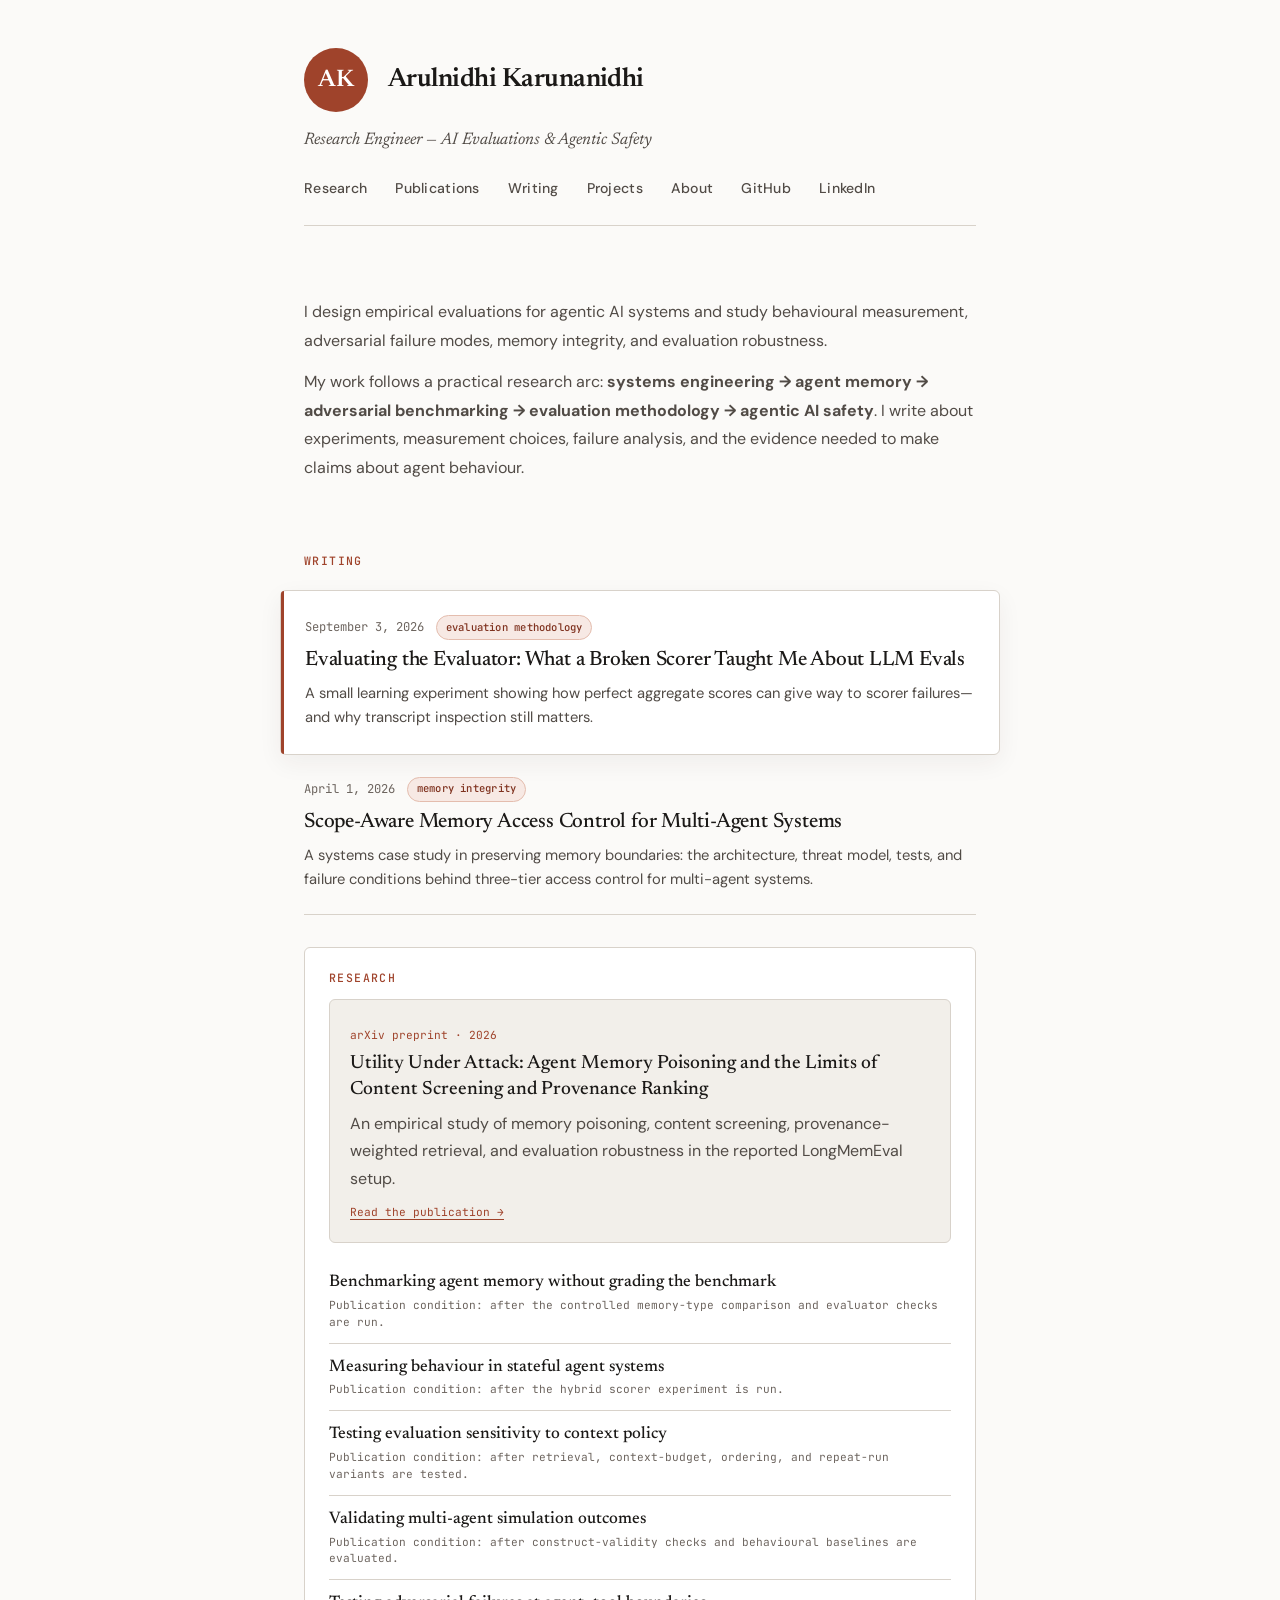
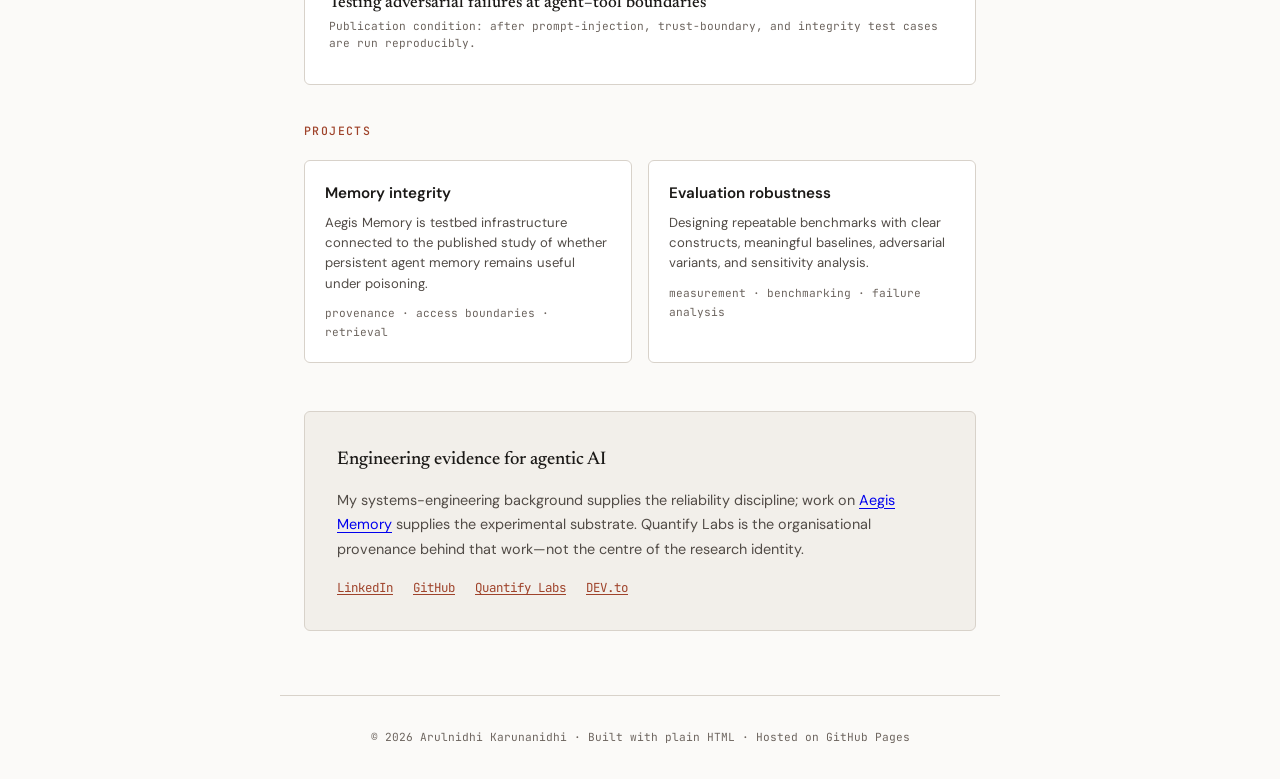
==== commit f3d20c6f: "Add Utility Under Attack publication" ====
--- a/index.html
+++ b/index.html
@@ -29,7 +29,9 @@
     <script type="application/ld+json">
     {
         "@context": "https://schema.org",
+        "@graph": [{
         "@type": "Person",
+        "@id": "https://arulnidhii.github.io/#arulnidhi-karunanidhi",
         "name": "Arulnidhi Karunanidhi",
         "url": "https://arulnidhii.github.io/",
         "jobTitle": "AI Evaluations & Research Engineer",
@@ -61,7 +63,16 @@
             "https://github.com/quantifylabs",
             "https://linkedin.com/in/arulnidhikarunanidhi",
             "https://dev.to/arulnidhi"
-        ]
+        ],
+        "subjectOf": {"@id": "https://arulnidhii.github.io/publications/#utility-under-attack"}
+        }, {
+            "@type": "ScholarlyArticle",
+            "@id": "https://arulnidhii.github.io/publications/#utility-under-attack",
+            "name": "Utility Under Attack: Agent Memory Poisoning and the Limits of Content Screening and Provenance Ranking",
+            "author": {"@id": "https://arulnidhii.github.io/#arulnidhi-karunanidhi"},
+            "url": "https://arulnidhii.github.io/publications/",
+            "sameAs": "https://arxiv.org/abs/2608.21230"
+        }]
     }
     </script>
 
@@ -82,6 +93,7 @@
     <p class="site-tagline">Research Engineer — AI Evaluations &amp; Agentic Safety</p>
     <nav aria-label="Primary navigation">
         <a href="#research">Research</a>
+        <a href="/publications/">Publications</a>
         <a href="#writing">Writing</a>
         <a href="#projects">Projects</a>
         <a href="/about.html">About</a>
@@ -129,6 +141,12 @@
 
     <section class="research-queue" id="research" aria-labelledby="research-heading">
         <h2 class="section-label" id="research-heading">Research</h2>
+        <a class="research-publication" href="/publications/">
+            <span class="publication-kicker">arXiv preprint · 2026</span>
+            <strong>Utility Under Attack: Agent Memory Poisoning and the Limits of Content Screening and Provenance Ranking</strong>
+            <span>An empirical study of memory poisoning, content screening, provenance-weighted retrieval, and evaluation robustness in the reported LongMemEval setup.</span>
+            <span class="publication-cta">Read the publication →</span>
+        </a>
         <ul class="queue-list">
             <li class="queue-item">
                 <div class="queue-topic">Benchmarking agent memory without grading the benchmark</div>
@@ -157,9 +175,9 @@
     <h2 class="section-label" id="projects-heading">Projects</h2>
 
     <div class="projects-grid">
-        <a href="https://github.com/quantifylabs/aegis-memory" target="_blank" rel="noopener" class="project-card">
+        <a href="/publications/" class="project-card">
             <div class="project-name">Memory integrity</div>
-            <div class="project-desc">Testing whether agent memory remains attributable, isolated, retrievable, and resistant to contamination across long-running tasks.</div>
+            <div class="project-desc">Aegis Memory is testbed infrastructure connected to the published study of whether persistent agent memory remains useful under poisoning.</div>
             <div class="project-tech">provenance · access boundaries · retrieval</div>
         </a>
         <a href="/about.html" class="project-card">
--- a/assets/site.css
+++ b/assets/site.css
@@ -17,6 +17,7 @@
     --mono: "JetBrains Mono", Consolas, monospace;
     --max-w: 720px;
     --radius: 6px;
+    --shadow-subtle: 0 8px 24px rgba(45, 37, 31, .06);
 }
 
 *, *::before, *::after { box-sizing: border-box; }
@@ -87,10 +88,16 @@
 .post-tag { padding: .15rem .55rem; border: 1px solid #e4bdae; border-radius: 999px; background: var(--accent-light); color: var(--accent-hover); font-family: var(--mono); font-size: .66rem; font-weight: 500; letter-spacing: .02em; }
 .post-title { margin-bottom: .35rem; color: var(--ink); font-family: var(--serif); font-size: 1.3rem; font-weight: 500; letter-spacing: -.01em; line-height: 1.35; transition: color .2s; }
 .post-excerpt { color: var(--ink-secondary); font-size: .92rem; line-height: 1.65; }
-.post-item.featured { margin-inline: -1.5rem; padding: 1.5rem; border: 1px solid #e3c9bf; border-radius: var(--radius); background: var(--accent-light); }
+.post-item.featured { position: relative; margin-inline: -1.5rem; padding: 1.5rem; border: 1px solid var(--border); border-radius: var(--radius); background: var(--surface-raised); box-shadow: var(--shadow-subtle); }
+.post-item.featured::before { position: absolute; inset: 0 auto 0 0; width: 3px; border-radius: var(--radius) 0 0 var(--radius); background: var(--accent); content: ""; }
 .post-item.featured + .post-item { border-top: 0; }
 .research-queue { margin-top: 2rem; padding: 1.25rem 1.5rem; border: 1px solid var(--border); border-radius: var(--radius); background: var(--surface-raised); }
 .research-queue .section-label { margin-bottom: .75rem; padding-top: 0; }
+.research-publication { display: block; margin: .5rem 0 1rem; padding: 1.25rem; border: 1px solid var(--border); border-radius: var(--radius); background: var(--surface-warm); color: var(--ink-secondary); text-decoration: none; }
+.research-publication strong { display: block; margin: .25rem 0 .45rem; color: var(--ink); font-family: var(--serif); font-size: 1.2rem; font-weight: 500; line-height: 1.35; }
+.publication-kicker, .publication-cta { color: var(--accent); font-family: var(--mono); font-size: .7rem; }
+.publication-cta { display: block; margin-top: .7rem; text-decoration: underline; }
+.research-publication:hover { border-color: var(--border-strong); }
 .queue-item { padding: .75rem 0; border-top: 1px solid var(--border); }
 .queue-item:first-child { border-top: 0; }
 .queue-topic { font-family: var(--serif); font-size: 1.05rem; font-weight: 500; line-height: 1.35; }
@@ -137,14 +144,32 @@
 .callout { margin: 1.75rem 0; padding: 1rem 1.25rem; border: 1px solid #e4c7bc; border-left: 4px solid var(--accent); border-radius: 0 var(--radius) var(--radius) 0; background: var(--accent-light); }
 .callout p { margin: 0; color: var(--ink-secondary); font-size: .94rem; line-height: 1.7; }
 
+/* Publication record */
+.publication-page main { padding-top: 2rem; }
+.publication-lede { margin: -.5rem 0 2rem; color: var(--ink-secondary); }
+.publication-entry { padding: 1.75rem; border: 1px solid var(--border); border-radius: var(--radius); background: var(--surface-raised); box-shadow: var(--shadow-subtle); }
+.publication-entry h2 { margin: .5rem 0 .75rem; font-family: var(--serif); font-size: 1.55rem; font-weight: 500; line-height: 1.3; }
+.publication-byline { color: var(--ink-secondary); }
+.publication-summary { margin: 1.25rem 0; color: var(--ink-secondary); }
+.topic-list, .publication-actions { display: flex; flex-wrap: wrap; gap: .55rem; list-style: none; }
+.topic-list li { padding: .15rem .55rem; border: 1px solid #e4bdae; border-radius: 999px; background: var(--accent-light); color: var(--accent-hover); font-family: var(--mono); font-size: .66rem; }
+.publication-actions { margin: 1.5rem 0; }
+.publication-actions a { padding: .5rem .75rem; border: 1px solid var(--border-strong); border-radius: var(--radius); color: var(--accent); font-family: var(--mono); font-size: .75rem; text-decoration: none; }
+.publication-actions a:hover { border-color: var(--accent); color: var(--accent-hover); }
+.citation-heading { margin: 1.75rem 0 .5rem; font-family: var(--serif); font-size: 1.1rem; font-weight: 500; }
+.citation-block { padding: 1rem; overflow-x: auto; border-radius: var(--radius); background: var(--code-bg); color: var(--code-text); font-family: var(--mono); font-size: .72rem; line-height: 1.65; white-space: pre-wrap; }
+
 /* Experiment results */
-.table-wrap { margin: 1.75rem 0; overflow-x: auto; border: 1px solid var(--border); border-radius: var(--radius); background: var(--surface-raised); }
+.table-wrap { margin: 1.75rem 0; overflow-x: auto; border: 1px solid var(--border); border-radius: var(--radius); background: var(--surface-raised); box-shadow: var(--shadow-subtle); scrollbar-color: var(--border-strong) var(--surface-warm); }
+.table-wrap:focus-visible { outline: 3px solid var(--accent); outline-offset: 4px; }
 table { width: 100%; border-collapse: collapse; font-size: .9rem; font-variant-numeric: tabular-nums; }
-caption { padding: .8rem 1rem; border-bottom: 1px solid var(--border); color: var(--ink); font-family: var(--serif); font-size: 1.05rem; font-weight: 500; text-align: left; }
+caption { padding: .9rem 1rem .8rem; border-bottom: 1px solid var(--border); color: var(--ink); font-family: var(--serif); font-size: 1.05rem; font-weight: 600; text-align: left; }
+caption::before { display: block; margin-bottom: .2rem; color: var(--accent); content: "Evidence"; font-family: var(--mono); font-size: .64rem; font-weight: 500; letter-spacing: .12em; text-transform: uppercase; }
 th, td { padding: .75rem .8rem; border-bottom: 1px solid var(--border); text-align: left; vertical-align: top; }
 th { background: var(--surface-warm); color: var(--ink-secondary); font-family: var(--mono); font-size: .7rem; font-weight: 500; letter-spacing: .02em; }
 tbody tr:last-child td { border-bottom: 0; }
 tbody tr:hover { background: #faf6f2; }
+tbody tr:focus-within { background: var(--accent-light); }
 td:last-child { color: var(--ink); font-weight: 500; }
 .back-link { display: block; margin-top: 2rem; padding-top: 2rem; border-top: 1px solid var(--border); text-decoration: none; }
 .back-link:hover { color: var(--accent-hover); text-decoration: underline; }
@@ -154,6 +179,8 @@
     header { padding: 2rem 1.25rem 1.5rem; }
     main, article { padding: 0 1.25rem 3rem; }
     .about-page main { padding-top: 1.5rem; }
+    .publication-page main { padding-top: 1.5rem; }
+    .publication-entry { padding: 1.25rem; }
     .site-name { font-size: 1.35rem; }
     h1 { font-size: 1.7rem; }
     .post-title { font-size: 1.15rem; }
@@ -174,3 +201,8 @@
     html { scroll-behavior: auto; }
     *, *::before, *::after { scroll-behavior: auto !important; transition-duration: .01ms !important; }
 }
+
+@media (forced-colors: active) {
+    .avatar, .post-item.featured::before { forced-color-adjust: auto; }
+    .post-tag, .callout, .post-item.featured, .project-card, .research-queue, .table-wrap { border-color: CanvasText; }
+}
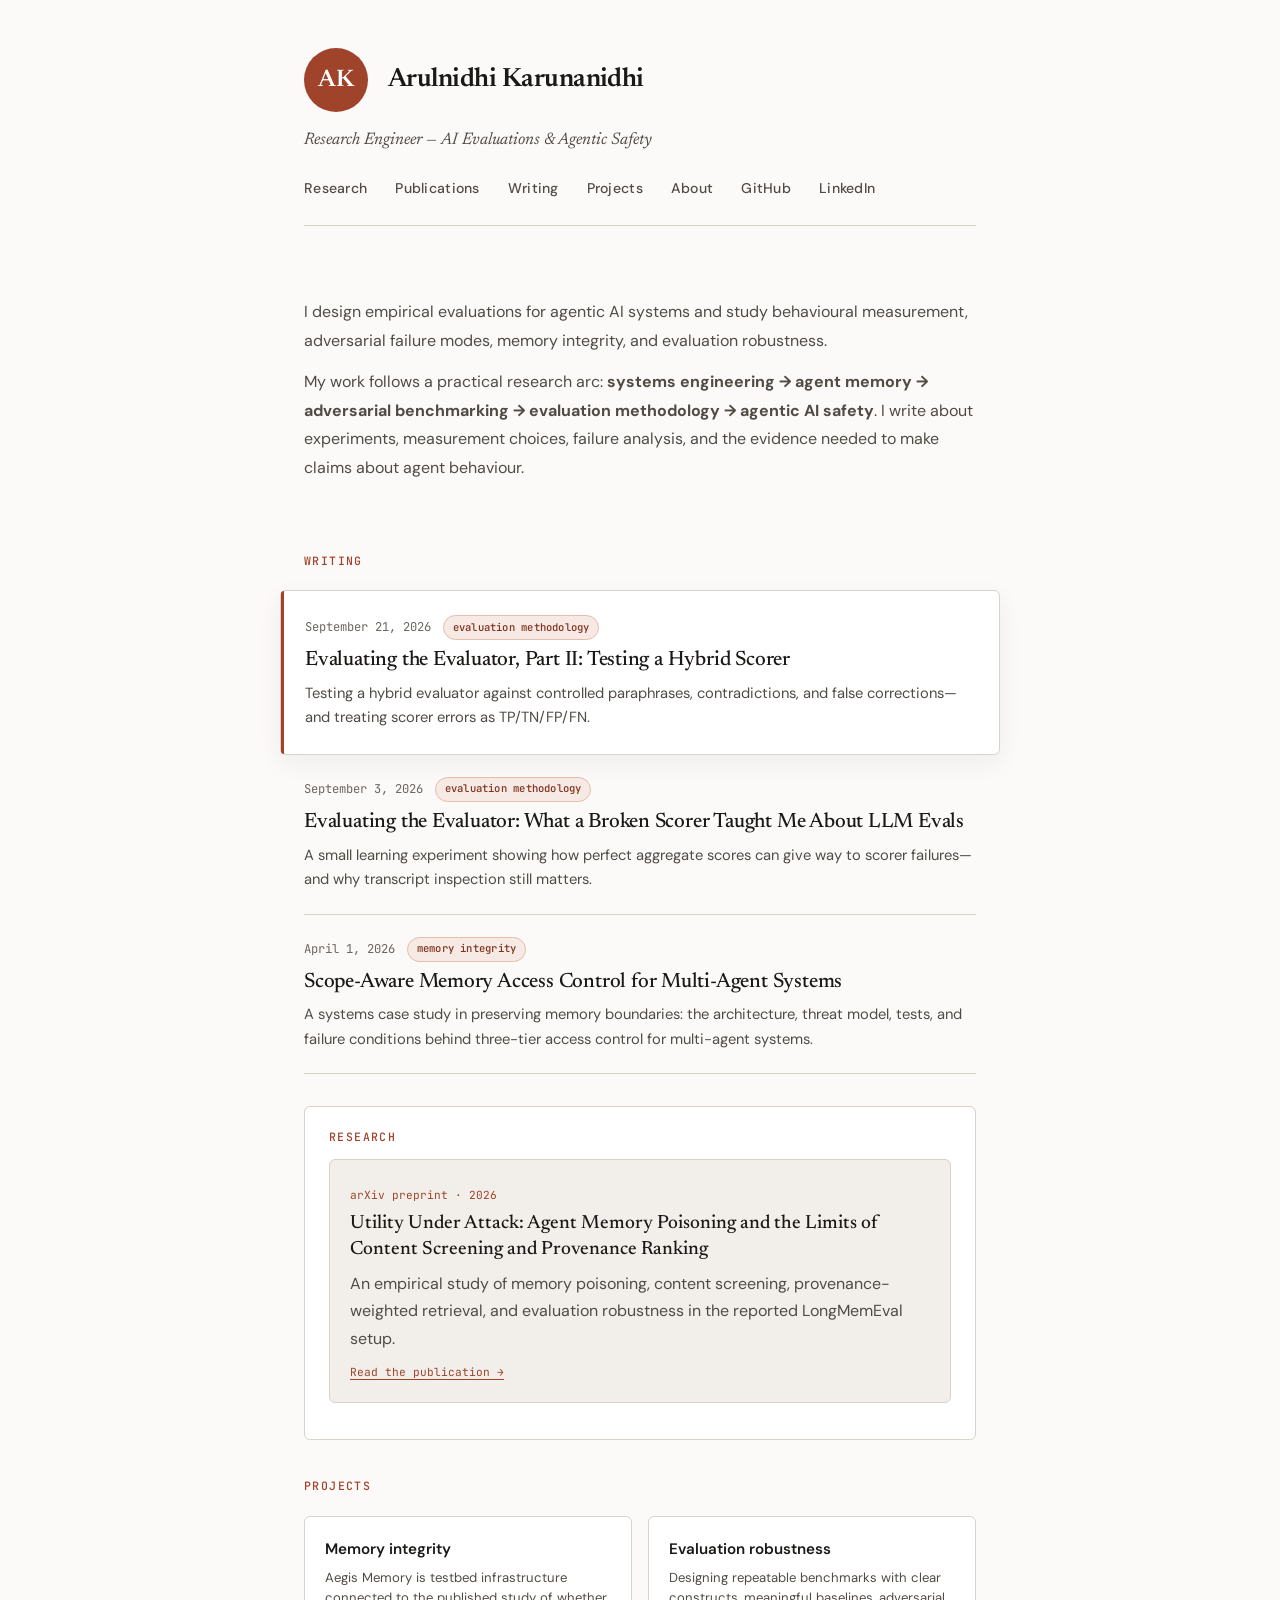
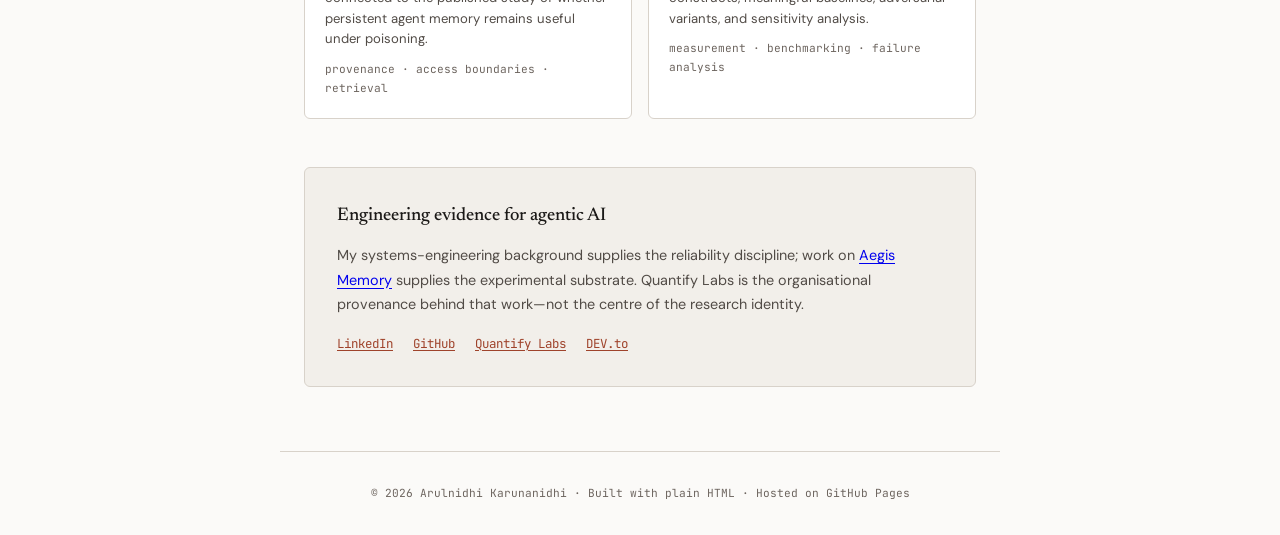
==== commit 2f9f19cb: "Publish hybrid scorer validation follow-up" ====
--- a/index.html
+++ b/index.html
@@ -115,6 +115,17 @@
     <ul class="post-list">
 
         <li class="post-item featured">
+            <a href="/posts/testing-a-hybrid-scorer/" class="post-link">
+                <div class="post-meta">
+                    <span class="post-date">September 21, 2026</span>
+                    <span class="post-tag">evaluation methodology</span>
+                </div>
+                <h2 class="post-title">Evaluating the Evaluator, Part II: Testing a Hybrid Scorer</h2>
+                <p class="post-excerpt">Testing a hybrid evaluator against controlled paraphrases, contradictions, and false corrections—and treating scorer errors as TP/TN/FP/FN.</p>
+            </a>
+        </li>
+
+        <li class="post-item">
             <a href="/posts/evaluating-the-evaluator/" class="post-link">
                 <div class="post-meta">
                     <span class="post-date">September 3, 2026</span>
@@ -126,7 +137,7 @@
         </li>
 
         <li class="post-item">
-            <a href="/posts/scope-aware-memory-access-control.html" class="post-link">
+            <a href="/posts/scope-aware-memory-access-control/" class="post-link">
                 <div class="post-meta">
                     <span class="post-date">April 1, 2026</span>
                     <span class="post-tag">memory integrity</span>
@@ -147,28 +158,6 @@
             <span>An empirical study of memory poisoning, content screening, provenance-weighted retrieval, and evaluation robustness in the reported LongMemEval setup.</span>
             <span class="publication-cta">Read the publication →</span>
         </a>
-        <ul class="queue-list">
-            <li class="queue-item">
-                <div class="queue-topic">Benchmarking agent memory without grading the benchmark</div>
-                <div class="queue-condition">Publication condition: after the controlled memory-type comparison and evaluator checks are run.</div>
-            </li>
-            <li class="queue-item">
-                <div class="queue-topic">Measuring behaviour in stateful agent systems</div>
-                <div class="queue-condition">Publication condition: after the hybrid scorer experiment is run.</div>
-            </li>
-            <li class="queue-item">
-                <div class="queue-topic">Testing evaluation sensitivity to context policy</div>
-                <div class="queue-condition">Publication condition: after retrieval, context-budget, ordering, and repeat-run variants are tested.</div>
-            </li>
-            <li class="queue-item">
-                <div class="queue-topic">Validating multi-agent simulation outcomes</div>
-                <div class="queue-condition">Publication condition: after construct-validity checks and behavioural baselines are evaluated.</div>
-            </li>
-            <li class="queue-item">
-                <div class="queue-topic">Testing adversarial failures at agent–tool boundaries</div>
-                <div class="queue-condition">Publication condition: after prompt-injection, trust-boundary, and integrity test cases are run reproducibly.</div>
-            </li>
-        </ul>
     </section>
 
     <section id="projects" aria-labelledby="projects-heading">
--- a/assets/site.css
+++ b/assets/site.css
@@ -159,6 +159,14 @@
 .citation-heading { margin: 1.75rem 0 .5rem; font-family: var(--serif); font-size: 1.1rem; font-weight: 500; }
 .citation-block { padding: 1rem; overflow-x: auto; border-radius: var(--radius); background: var(--code-bg); color: var(--code-text); font-family: var(--mono); font-size: .72rem; line-height: 1.65; white-space: pre-wrap; }
 
+/* Not found */
+.not-found-page main { padding-top: 2rem; text-align: center; }
+.error-code { margin-bottom: .5rem; color: var(--accent); font-family: var(--mono); font-size: .78rem; font-weight: 500; letter-spacing: .12em; text-transform: uppercase; }
+.error-message { max-width: 52ch; margin: 0 auto; color: var(--ink-secondary); }
+.error-links { display: flex; flex-wrap: wrap; justify-content: center; gap: .75rem 1.5rem; margin-top: 1.75rem; }
+.error-links a { color: var(--accent); font-family: var(--mono); font-size: .78rem; text-decoration-thickness: 1px; }
+.error-links a:hover { color: var(--accent-hover); }
+
 /* Experiment results */
 .table-wrap { margin: 1.75rem 0; overflow-x: auto; border: 1px solid var(--border); border-radius: var(--radius); background: var(--surface-raised); box-shadow: var(--shadow-subtle); scrollbar-color: var(--border-strong) var(--surface-warm); }
 .table-wrap:focus-visible { outline: 3px solid var(--accent); outline-offset: 4px; }
@@ -178,8 +186,7 @@
 @media (max-width: 640px) {
     header { padding: 2rem 1.25rem 1.5rem; }
     main, article { padding: 0 1.25rem 3rem; }
-    .about-page main { padding-top: 1.5rem; }
-    .publication-page main { padding-top: 1.5rem; }
+    .about-page main, .publication-page main, .not-found-page main { padding-top: 1.5rem; }
     .publication-entry { padding: 1.25rem; }
     .site-name { font-size: 1.35rem; }
     h1 { font-size: 1.7rem; }
